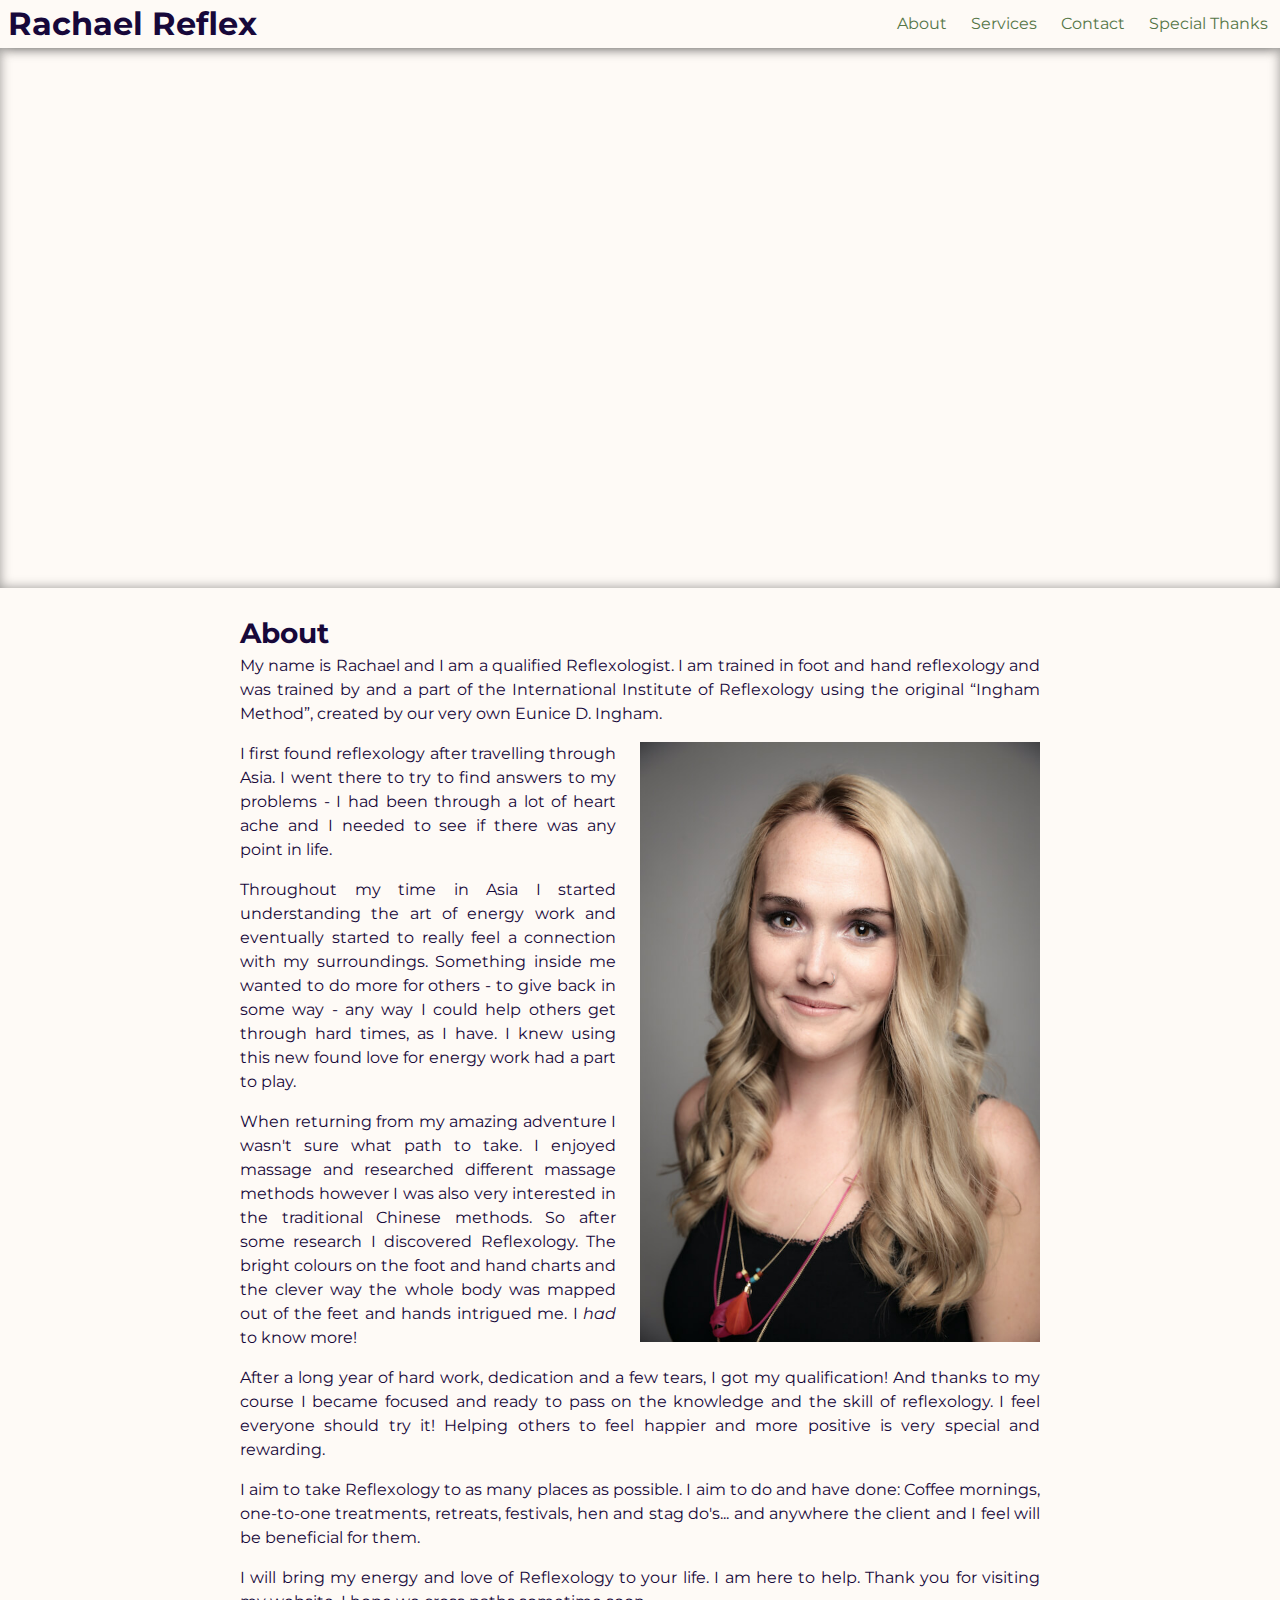
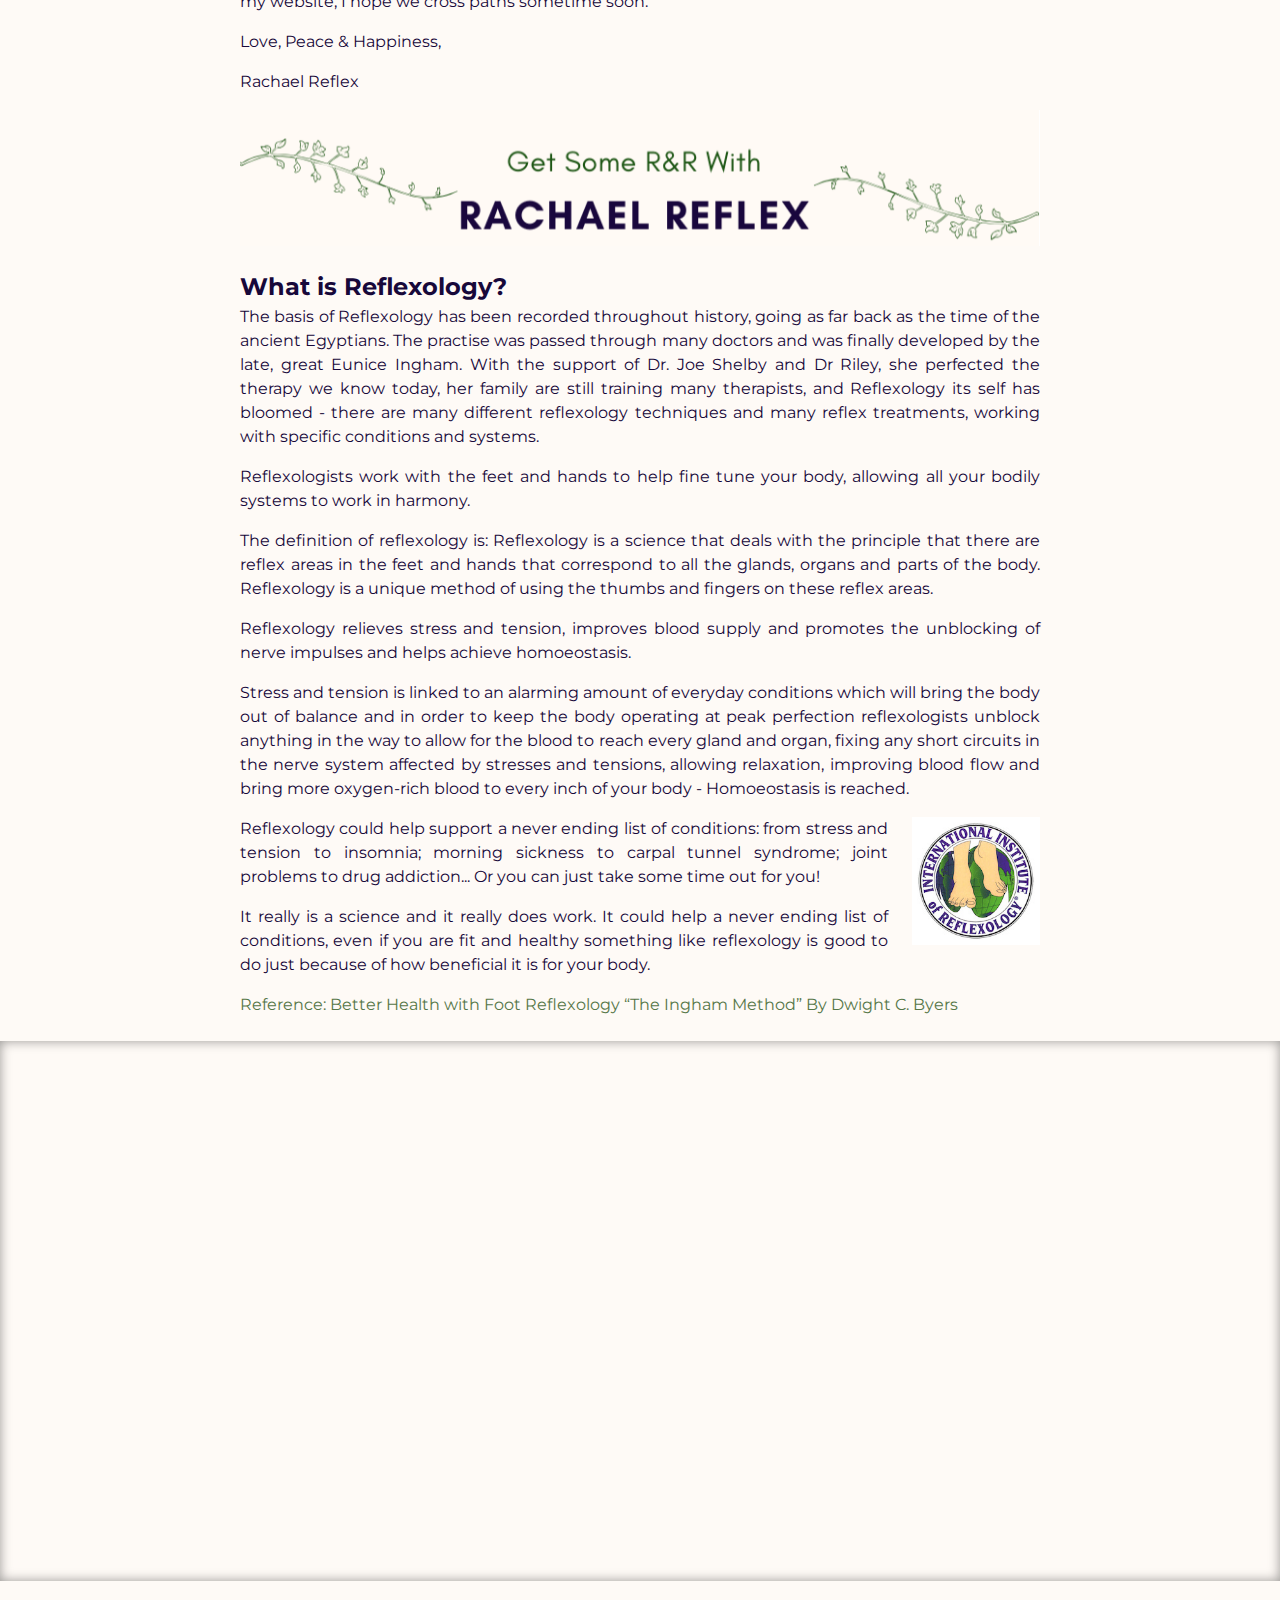
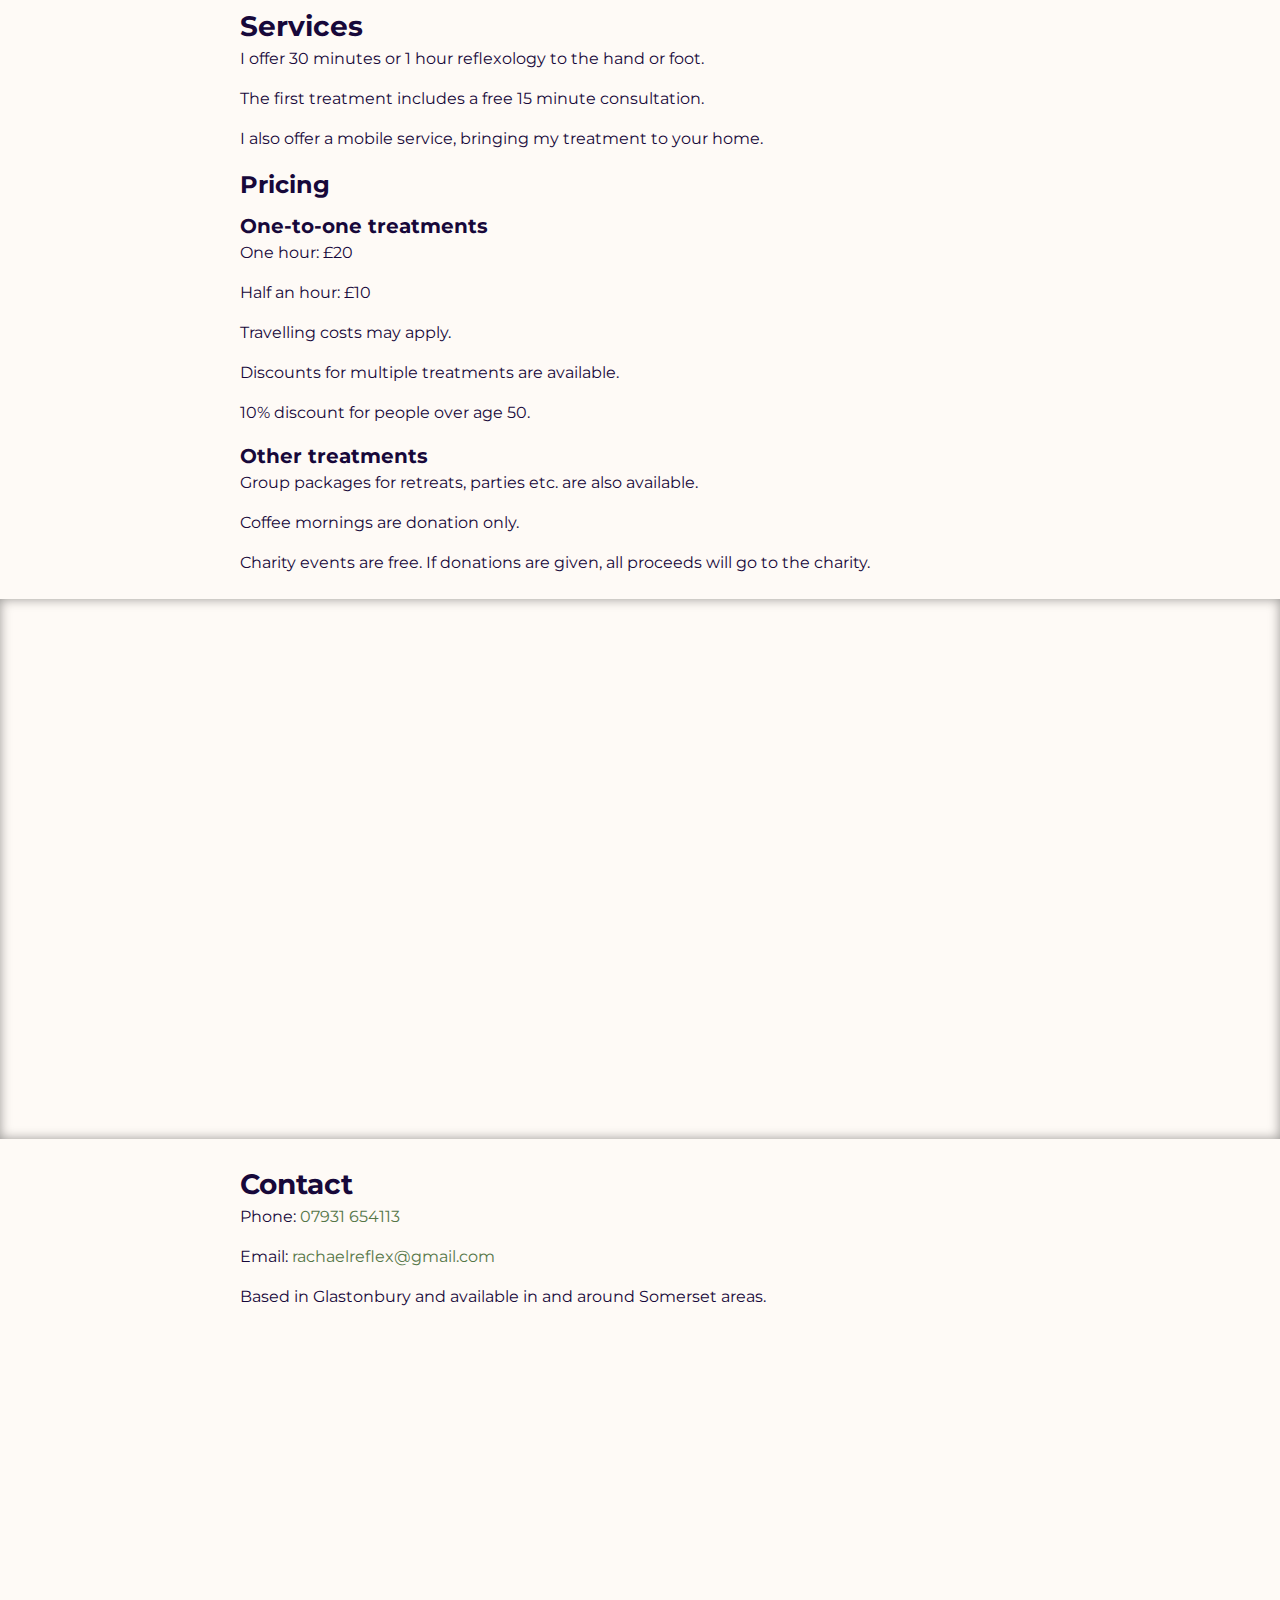
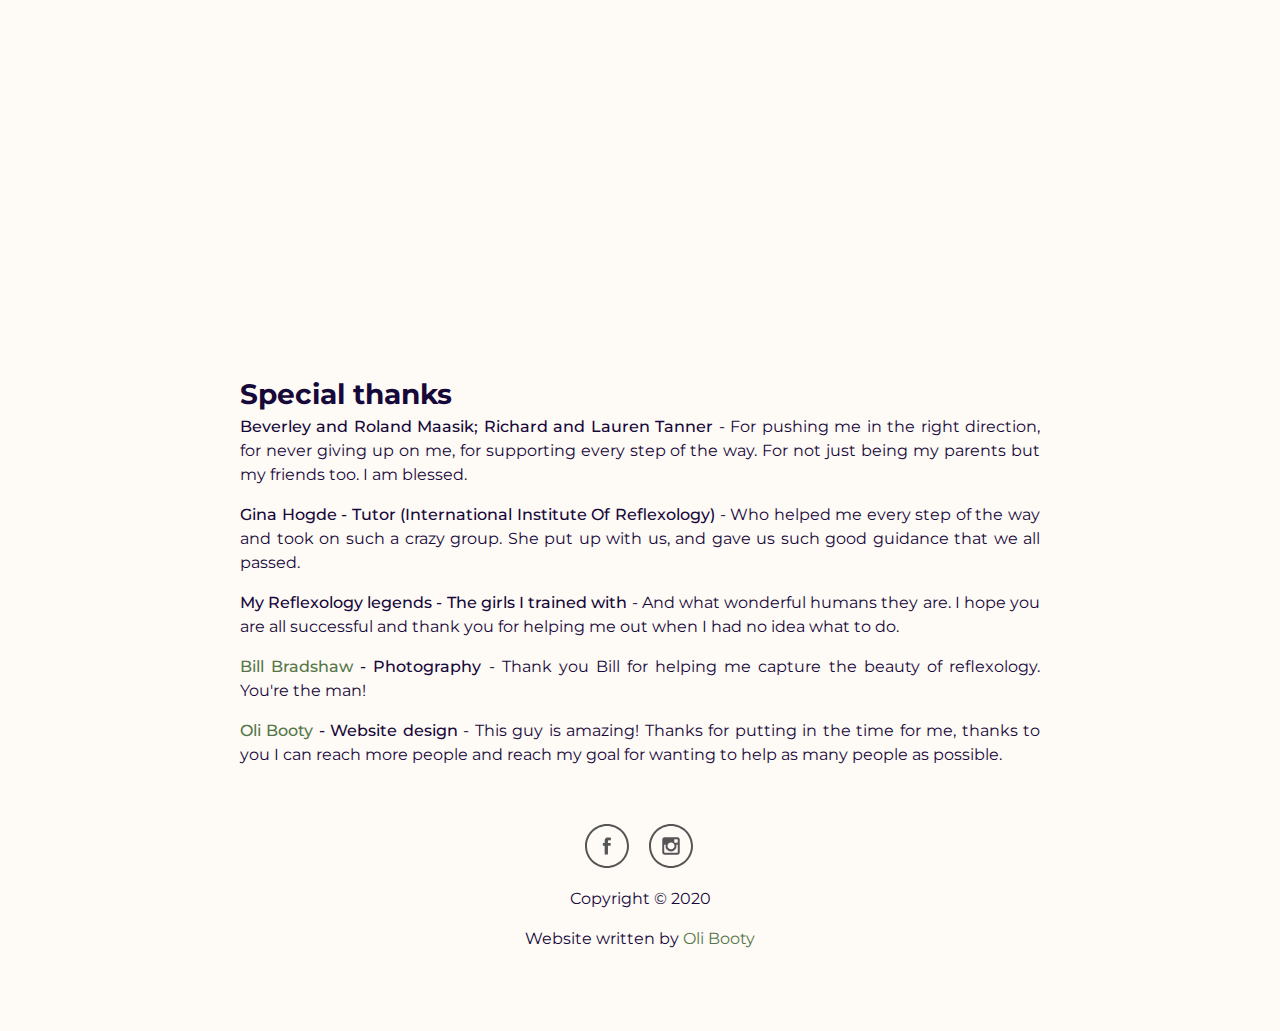
==== index.html @ b16ea920 "spelling amends" ====
<!DOCTYPE html>
<html lang="en">
    <head>
        <!-- Google Tag Manager -->
        <script>
            (function (w, d, s, l, i) {
                w[l] = w[l] || [];
                w[l].push({ 'gtm.start': new Date().getTime(), event: 'gtm.js' });
                var f = d.getElementsByTagName(s)[0],
                    j = d.createElement(s),
                    dl = l != 'dataLayer' ? '&l=' + l : '';
                j.async = true;
                j.src = 'https://www.googletagmanager.com/gtm.js?id=' + i + dl;
                f.parentNode.insertBefore(j, f);
            })(window, document, 'script', 'dataLayer', 'GTM-MS5BW6W');
        </script>
        <!-- End Google Tag Manager -->

        <meta charset="UTF-8" />
        <meta name="viewport" content="width=device-width, initial-scale=1.0" />
        <meta name="format-detection" content="telephone=no" />

        <link rel="apple-touch-icon" sizes="180x180" href="./img/favicon/apple-touch-icon.png" />
        <link rel="icon" type="image/png" sizes="32x32" href="./img/favicon/favicon-32x32.png" />
        <link rel="icon" type="image/png" sizes="16x16" href="./img/favicon/favicon-16x16.png" />
        <link rel="manifest" href="./img/favicon/site.webmanifest" />
        <link rel="mask-icon" href="./img/favicon/safari-pinned-tab.svg" color="#5bbad5" />
        <link rel="shortcut icon" href="./img/favicon/favicon.ico" />
        <meta name="msapplication-TileColor" content="#da532c" />
        <meta name="msapplication-config" content="./img/favicon/browserconfig.xml" />

        <meta name="theme-color" content="#eef4ed" />
        <!-- Windows Phone -->
        <meta name="msapplication-navbutton-color" content="#eef4ed" />
        <!-- iOS Safari -->
        <meta name="apple-mobile-web-app-capable" content="yes" />
        <meta name="apple-mobile-web-app-status-bar-style" content="black-translucent" />

        <title>Rachael Reflex</title>
        <meta
            name="description"
            content="Rachael is a trained reflexologist based in Glastonbury. Offering treatments in the Somerset area"
        />
        <meta
            name="keywords"
            content="treatment,reflexology,rachel,rachael,rachael reflex,reflex,relaxation,massage,foot massage,foot,somerset,glastonbury,wells,street,"
        />
        <meta name="robots" content="index,follow" />
        <link
            href="https://fonts.googleapis.com/css2?family=Montserrat:wght@400;500&display=swap"
            rel="stylesheet"
        />
        <link rel="stylesheet" href="style.css" />
    </head>

    <body itemscope itemtype="http://schema.org/LocalBusiness">
        <!-- Google Tag Manager (noscript) -->
        <noscript
            ><iframe
                src="https://www.googletagmanager.com/ns.html?id=GTM-MS5BW6W"
                height="0"
                width="0"
                style="display: none; visibility: hidden;"
            ></iframe
        ></noscript>
        <!-- End Google Tag Manager (noscript) -->

        <div class="body-wrapper">
            <nav id="top">
                <h1 itemprop="name">Rachael Reflex</h1>

                <ul class="nav-list">
                    <li class="list-item">
                        <a class="link" href="#about">About</a>
                    </li>

                    <li class="list-item">
                        <a class="link" href="#services">Services</a>
                    </li>

                    <li class="list-item">
                        <a class="link" href="#contact">Contact</a>
                    </li>

                    <li class="list-item">
                        <a class="link" href="#thanks">Special Thanks</a>
                    </li>
                </ul>

                <button class="menu-button">Menu</button>

                <div class="nav-list--mobile hidden-on-load">
                    <button class="menu-button open">Close</button>

                    <ul>
                        <li class="list-item">
                            <a class="link" href="#about">About</a>
                        </li>

                        <li class="list-item">
                            <a class="link" href="#services">Services</a>
                        </li>

                        <li class="list-item">
                            <a class="link" href="#contact">Contact</a>
                        </li>

                        <li class="list-item">
                            <a class="link" href="#thanks">Special Thanks</a>
                        </li>
                    </ul>
                </div>
            </nav>

            <main role="main">
                <div class="hero hero--tor" title="https://unsplash.com/@helloimnik"></div>

                <section>
                    <h2 id="about" class="goto">About</h2>

                    <p>
                        My name is Rachael and I am a qualified Reflexologist. I am trained in foot
                        and hand reflexology and was trained by and a part of the International
                        Institute of Reflexology using the original “Ingham Method”, created by our
                        very own Eunice D. Ingham.
                    </p>

                    <img
                        src="./img/rachael.jpg"
                        class="about--image clearfix"
                        alt="A picture of Rachael, reflexologist"
                    />

                    <p>
                        I first found reflexology after travelling through Asia. I went there to try
                        to find answers to my problems - I had been through a lot of heart ache and
                        I needed to see if there was any point in life.
                    </p>

                    <p>
                        Throughout my time in Asia I started understanding the art of energy work
                        and eventually started to really feel a connection with my surroundings.
                        Something inside me wanted to do more for others - to give back in some way
                        - any way I could help others get through hard times, as I have. I knew
                        using this new found love for energy work had a part to play.
                    </p>

                    <p>
                        When returning from my amazing adventure I wasn't sure what path to take. I
                        enjoyed massage and researched different massage methods however I was also
                        very interested in the traditional Chinese methods. So after some research I
                        discovered Reflexology. The bright colours on the foot and hand charts and
                        the clever way the whole body was mapped out of the feet and hands intrigued
                        me. I
                        <i>had</i> to know more!
                    </p>

                    <p>
                        After a long year of hard work, dedication and a few tears, I got my
                        qualification! And thanks to my course I became focused and ready to pass on
                        the knowledge and the skill of reflexology. I feel everyone should try it!
                        Helping others to feel happier and more positive is very special and
                        rewarding.
                    </p>

                    <p>
                        I aim to take Reflexology to as many places as possible. I aim to do and
                        have done: Coffee mornings, one-to-one treatments, retreats, festivals, hen
                        and stag do's... and anywhere the client and I feel will be beneficial for
                        them.
                    </p>

                    <p>
                        I will bring my energy and love of Reflexology to your life. I am here to
                        help. Thank you for visiting my website, I hope we cross paths sometime
                        soon.
                    </p>

                    <p>
                        Love, Peace & Happiness,
                    </p>

                    <p>
                        Rachael Reflex
                    </p>

                    <img src="./img/banner.png" style="margin-bottom: 1rem;" />

                    <h3>What is Reflexology?</h3>

                    <p>
                        The basis of Reflexology has been recorded throughout history, going as far
                        back as the time of the ancient Egyptians. The practise was passed through
                        many doctors and was finally developed by the late, great Eunice Ingham.
                        With the support of Dr. Joe Shelby and Dr Riley, she perfected the therapy
                        we know today, her family are still training many therapists, and
                        Reflexology its self has bloomed - there are many different reflexology
                        techniques and many reflex treatments, working with specific conditions and
                        systems.
                    </p>

                    <p>
                        Reflexologists work with the feet and hands to help fine tune your body,
                        allowing all your bodily systems to work in harmony.
                    </p>

                    <p>
                        The definition of reflexology is: Reflexology is a science that deals with
                        the principle that there are reflex areas in the feet and hands that
                        correspond to all the glands, organs and parts of the body. Reflexology is a
                        unique method of using the thumbs and fingers on these reflex areas.
                    </p>

                    <p>
                        Reflexology relieves stress and tension, improves blood supply and promotes
                        the unblocking of nerve impulses and helps achieve homoeostasis.
                    </p>

                    <p>
                        Stress and tension is linked to an alarming amount of everyday conditions
                        which will bring the body out of balance and in order to keep the body
                        operating at peak perfection reflexologists unblock anything in the way to
                        allow for the blood to reach every gland and organ, fixing any short
                        circuits in the nerve system affected by stresses and tensions, allowing
                        relaxation, improving blood flow and bring more oxygen-rich blood to every
                        inch of your body - Homoeostasis is reached.
                    </p>

                    <img
                        src="./img/logo_IIR.jpg"
                        class="iir-logo clearfix"
                        alt="The logo for the Internationa Institute of Reflexology"
                    />

                    <p>
                        Reflexology could help support a never ending list of conditions: from
                        stress and tension to insomnia; morning sickness to carpal tunnel syndrome;
                        joint problems to drug addiction... Or you can just take some time out for
                        you!
                    </p>

                    <p>
                        It really is a science and it really does work. It could help a never ending
                        list of conditions, even if you are fit and healthy something like
                        reflexology is good to do just because of how beneficial it is for your
                        body.
                    </p>

                    <a
                        href="https://books.google.co.uk/books/about/Better_Health_with_Foot_Reflexology.html?id=4284AgAACAAJ"
                    >
                        Reference: Better Health with Foot Reflexology “The Ingham Method” By Dwight
                        C. Byers
                    </a>
                </section>

                <div class="hero hero--hands"></div>

                <section>
                    <h2 id="services" class="goto">Services</h2>

                    <p>I offer 30 minutes or 1 hour reflexology to the hand or foot.</p>

                    <p>The first treatment includes a free 15 minute consultation.</p>

                    <p>I also offer a mobile service, bringing my treatment to your home.</p>

                    <h3>Pricing</h3>

                    <h4>
                        One-to-one treatments
                    </h4>

                    <p>
                        One hour: £20
                    </p>

                    <p>
                        Half an hour: £10
                    </p>

                    <p>
                        Travelling costs may apply.
                    </p>

                    <p>Discounts for multiple treatments are available.</p>

                    <p>
                        10% discount for people over age 50.
                    </p>

                    <h4>Other treatments</h4>

                    <p>
                        Group packages for retreats, parties etc. are also available.
                    </p>

                    <p>
                        Coffee mornings are donation only.
                    </p>

                    <p>
                        Charity events are free. If donations are given, all proceeds will go to the
                        charity.
                    </p>
                </section>

                <div class="hero hero--feet"></div>

                <section>
                    <h2 id="contact" class="goto">Contact</h2>

                    <p>
                        Phone:
                        <span itemprop="telephone">
                            <a href="tel:+447931654113" rel="nofollow">07931 654113</a>
                        </span>
                    </p>

                    <p>
                        Email:
                        <a href="mailto:rachaelreflex@gmail.com?subject=Reflexology%20Enquiry">
                            rachaelreflex@gmail.com
                        </a>
                    </p>

                    <p>
                        Based in Glastonbury and available in and around Somerset areas.
                    </p>

                    <iframe
                        class="map"
                        frameborder="0"
                        src="https://www.google.com/maps/embed/v1/place?q=place_id:ChIJNfkQ1i4WckgR22lXRnuhquA&key=AIzaSyD-k8CEawLhf7YJRps6WZBeggqVGSWsuuE"
                        allowfullscreen
                    ></iframe>
                </section>

                <section>
                    <h2 id="thanks" class="goto">Special thanks</h2>

                    <p>
                        <span class="bold"
                            >Beverley and Roland Maasik; Richard and Lauren Tanner</span
                        >
                        - For pushing me in the right direction, for never giving up on me, for
                        supporting every step of the way. For not just being my parents but my
                        friends too. I am blessed.
                    </p>

                    <p>
                        <span class="bold">
                            Gina Hogde - Tutor (International Institute Of Reflexology)
                        </span>
                        - Who helped me every step of the way and took on such a crazy group. She
                        put up with us, and gave us such good guidance that we all passed.
                    </p>

                    <p>
                        <span class="bold">My Reflexology legends - The girls I trained with</span>
                        - And what wonderful humans they are. I hope you are all successful and
                        thank you for helping me out when I had no idea what to do.
                    </p>

                    <p>
                        <span class="bold">
                            <a href="https://www.billbradshaw.co.uk/">
                                Bill Bradshaw
                            </a>
                            - Photography
                        </span>
                        - Thank you Bill for helping me capture the beauty of reflexology. You're
                        the man!
                    </p>

                    <p>
                        <span class="bold">
                            <a href="https://www.linkedin.com/in/oliver-booty/">
                                Oli Booty
                            </a>
                            - Website design
                        </span>
                        - This guy is amazing! Thanks for putting in the time for me, thanks to you
                        I can reach more people and reach my goal for wanting to help as many people
                        as possible.
                    </p>
                </section>
            </main>

            <footer class="footer">
                <div class="social">
                    <a
                        class="social--link"
                        href="https://www.facebook.com/RachaelReflex/"
                        target="_blank"
                    >
                        <svg
                            xmlns="http://www.w3.org/2000/svg"
                            viewBox="0 0 48 48"
                            role="img"
                            aria-labelledby="facebook-icon"
                            class="svg svg--facebook"
                        >
                            <title id="facebook-icon">Facebook</title>

                            <path
                                d="M18.896 20.12h1.758v-1.708c0-.753.02-1.915.566-2.635.576-.762 1.368-1.28 2.73-1.28 2.218 0 3.15.316 3.15.316l-.438 2.605s-.73-.212-1.417-.212c-.684 0-1.296.245-1.296.93v1.985h2.803l-.194 2.547h-2.61v8.84h-3.297v-8.84h-1.758V20.12z"
                            />

                            <path
                                class="button--svg__border"
                                d="M23 3c11.027 0 20 8.972 20 20 0 11.027-8.973 20-20 20-11.028 0-20-8.973-20-20C3 11.972 11.972 3 23 3m0-2C10.85 1 1 10.85 1 23s9.85 22 22 22 22-9.85 22-22S35.15 1 23 1z"
                            />
                        </svg>
                    </a>

                    <a
                        class="social--link"
                        href="https://www.instagram.com/rachael.reflex/"
                        target="_blank"
                    >
                        <svg
                            xmlns="http://www.w3.org/2000/svg"
                            viewBox="0 0 48 48"
                            role="img"
                            aria-labelledby="instagram-icon"
                            class="svg svg--instagram"
                        >
                            <title id="instagram-icon">Instagram</title>

                            <defs>
                                <radialGradient
                                    id="radial"
                                    fx="30%"
                                    fy="107%"
                                    cx="50%"
                                    cy="50%"
                                    r="75%"
                                >
                                    <stop class="stop stop--first" offset="0%" stop-opacity="1" />
                                    <stop class="stop stop--second" offset="5%" stop-opacity="1" />
                                    <stop class="stop stop--third" offset="45%" stop-opacity="1" />
                                    <stop class="stop stop--fourth" offset="60%" stop-opacity="1" />
                                    <stop class="stop stop--fifth" offset="90%" stop-opacity="1" />
                                </radialGradient>
                            </defs>

                            <path
                                fill="url(#radial)"
                                d="M23 3c11.028 0 20 8.972 20 20s-8.972 20-20 20S3 34.028 3 23 11.972 3 23 3m0-2C10.85 1 1 10.85 1 23s9.85 22 22 22 22-9.85 22-22S35.15 1 23 1z"
                            />

                            <path
                                fill="url(#radial)"
                                d="M29.76 29.03v-7.373h-1.537c.152.48.23.975.23 1.49 0 .958-.243 1.838-.73 2.647-.485.807-1.146 1.447-1.98 1.918-.834.47-1.744.705-2.73.705-1.495 0-2.773-.514-3.835-1.543-1.062-1.027-1.593-2.27-1.593-3.726 0-.517.076-1.013.228-1.49H16.21v7.373c0 .2.065.37.2.5.13.14.296.2.494.2H29.07c.188 0 .352-.06.488-.2s.202-.3.202-.49zm-3.233-6.064c0-.94-.343-1.743-1.03-2.406-.686-.664-1.515-.996-2.486-.996-.96 0-1.78.332-2.47.996-.68.663-1.03 1.466-1.03 2.406 0 .942.35 1.743 1.03 2.407s1.51.996 2.48.996c.975 0 1.8-.34 2.49-1s1.03-1.47 1.03-2.41zm3.233-4.097v-1.88c0-.22-.076-.4-.23-.56-.15-.158-.336-.235-.556-.235h-1.98c-.22 0-.406.08-.558.233-.15.155-.228.34-.228.552v1.876c0 .22.076.404.228.556s.337.23.558.23h1.98c.22 0 .406-.078.557-.23.16-.15.23-.338.23-.558zm1.98-2.37v12.99c0 .61-.22 1.14-.66 1.58-.44.44-.967.66-1.582.66H16.502c-.614 0-1.142-.22-1.582-.66-.44-.44-.66-.97-.66-1.586V16.5c0-.614.22-1.142.66-1.582.44-.44.967-.66 1.582-.66h12.996c.615 0 1.14.22 1.582.66.44.44.66.967.66 1.58z"
                            />
                        </svg>
                    </a>
                </div>

                <p>Copyright &copy; 2020</p>

                <p>
                    Website written by
                    <a href="https://github.com/SeedBoot" target="_blank">Oli Booty</a>
                </p>
            </footer>

            <button class="scroll-up">Scroll to the top of the page</button>
        </div>
        <script async defer src="index.js"></script>
    </body>
</html>
---- style.css ----
article,
aside,
footer,
header,
nav,
section,
main {
    display: block;
}

html {
    font-size: 15px;
    line-height: 1.5;
    color: #17083a;
    scroll-behavior: smooth;
}

@media (min-width: 320px) {
    html {
        font-size: 16px;
    }
}

html,
button {
    font-family: 'Montserrat', sans-serif;
}

button {
    margin: 0;
    border-radius: 0;
}

body,
h1,
h2,
h3,
h4,
ol,
ul {
    margin: 0;
}

h1 {
    font-size: 1.5rem;
}

@media (min-width: 320px) {
    h1 {
        font-size: 1.75rem;
    }
}

@media (min-width: 361px) {
    h1 {
        font-size: 2rem;
    }
}

h2 {
    font-size: 1.75rem;
}

h3 {
    font-size: 1.5rem;
}

h4 {
    margin-top: 0.5rem;
    font-size: 1.25rem;
}

ul {
    padding: 0;
    list-style-type: none;
}

p {
    margin: 0 0 1rem;
    text-align: justify;
}

p:last-child {
    margin: 0;
}

img {
    max-width: 100%;
    height: auto;
}

/* main site style */

body {
    background: #fefaf6;
}

.body-wrapper {
    position: relative;
    overflow-x: hidden;
}

a {
    color: #557647;
    text-decoration: none;
}

.goto::before {
    display: block;
    content: ' ';
    margin-top: -3rem;
    height: 3rem;
    visibility: hidden;
    pointer-events: none;
}

.bold {
    font-weight: 500;
}

.clearfix {
    clear: both;
}

nav {
    width: 100%;
    display: -webkit-box;
    display: -ms-flexbox;
    display: flex;
    position: fixed;
    background: #fefaf6;

    -webkit-box-shadow: 0 4px 12px -4px rgba(0, 0, 0, 0.4);
    box-shadow: 0 4px 12px -4px rgba(0, 0, 0, 0.4);
}

@media (min-width: 650px) {
    nav {
        position: relative;
    }
}

nav h1 {
    padding-left: 0.5rem;
}

.nav-list {
    margin-left: auto;
    list-style-type: none;
    display: none;

    -webkit-box-align: center;
    -ms-flex-align: center;
    align-items: center;
}

.link {
    padding: 0.5rem 0.75rem;
    display: block;
    position: relative;
    text-align: center;
}

.link::after,
.link:focus::after {
    content: '';
    position: absolute;
    width: 100%;
    -webkit-transform: scaleX(0);
    -ms-transform: scaleX(0);
    transform: scaleX(0);
    height: 2px;
    left: 0;
    background-color: #557647;

    -webkit-transform-origin: bottom right;
    -ms-transform-origin: bottom right;
    transform-origin: bottom right;

    -webkit-transition: -webkit-transform 0.25s ease-out;
    transition: -webkit-transform 0.25s ease-out;
    -o-transition: transform 0.25s ease-out;
    transition: transform 0.25s ease-out;
    transition: transform 0.25s ease-out, -webkit-transform 0.25s ease-out;
}

.nav-list .link::after,
.nav-list .link:focus::after {
    bottom: -4px;
}

.nav-list--mobile .link::after,
.nav-list--mobile .link:focus::after {
    bottom: 0;
}

.link:hover::after,
.link:focus::after {
    -webkit-transform: scaleX(1);
    -ms-transform: scaleX(1);
    transform: scaleX(1);

    -webkit-transform-origin: bottom left;
    -ms-transform-origin: bottom left;
    transform-origin: bottom left;
}

.active {
    pointer-events: none;
}

.active.link::after {
    width: 100%;
    height: 4px;

    -webkit-transform: scaleX(1);
    -ms-transform: scaleX(1);
    transform: scaleX(1);

    -webkit-transform-origin: bottom;
    -ms-transform-origin: bottom;
    transform-origin: bottom;
}

.menu-button {
    min-width: 90px;
    height: 2.25rem;
    padding: 0.5rem 0.75rem;
    border: none;
    outline: none;
    margin-left: auto;
    display: block;
    background: #555;
    font-size: 1rem;
    color: #fefaf6;
    cursor: pointer;
}

@media (min-width: 320px) {
    .menu-button {
        height: 2.75rem;
    }
}

@media (min-width: 361px) {
    .menu-button {
        height: 3rem;
    }
}

@media (min-width: 650px) {
    .nav-list {
        display: -webkit-box;
        display: -ms-flexbox;
        display: flex;
    }

    .menu-button {
        display: none;
    }
}

.nav-list--mobile {
    position: absolute;
    right: 0;
    background: #fefaf6;
    -webkit-box-shadow: 0 4px 12px -4px rgba(0, 0, 0, 0.4);
    box-shadow: 0 4px 12px -4px rgba(0, 0, 0, 0.4);

    -webkit-transform: translate3d(200px, 0, 0);
    transform: translate3d(200px, 0, 0);

    -webkit-transition: -webkit-transform 0.3s;
    transition: -webkit-transform 0.3s;
    -o-transition: transform 0.3s;
    transition: transform 0.3s;
    transition: transform 0.3s, -webkit-transform 0.3s;
}

.menu-button.open + .nav-list--mobile {
    -webkit-transform: translate3d(0, 0, 0);
    transform: translate3d(0, 0, 0);
}

.nav-list--mobile .menu-button {
    width: 100%;
}

.nav-list--mobile.hidden-on-load {
    opacity: 0;
}

main {
    padding-top: 2.25rem;
}

@media (min-width: 320px) {
    main {
        padding-top: 2.75rem;
    }
}

@media (min-width: 361px) {
    main {
        padding-top: 3rem;
    }
}

@media (min-width: 650px) {
    main {
        padding-top: 0;
    }
}

.hero {
    height: 60vh;
    -webkit-background-size: cover;
    -moz-background-size: cover;
    -o-background-size: cover;
    background-size: cover;
    background-repeat: no-repeat;
    background-attachment: fixed;
    -webkit-box-shadow: inset 0 0 12px 0 rgba(0, 0, 0, 0.4);
    box-shadow: inset 0 0 12px 0 rgba(0, 0, 0, 0.4);
}

.is-apple-mobile .hero {
    background-attachment: scroll;
}

.hero--tor {
    background-position: top 30% center;
}

.hero--hands {
    background-position: center;
}

.hero--feet {
    background-position: left 10% center;
}

/*
 * explicit window dimensions to ensure they only load when necessary
 * maybe it's a bit extreme, but who's really gonna read this code? '__'
 * https://stackoverflow.com/a/16961944
*/
@media (min-width: 801px) {
    .hero--tor {
        background-image: url('./img/tor.jpg');
    }

    .hero--hands {
        background-image: url('./img/hands_2.jpg');
    }

    .hero--feet {
        background-image: url('./img/Feet_Bill_Bradshaw_2.jpg');
    }
}

@media (max-width: 800px), (min-width: 601px) {
    .hero--tor {
        background-image: url('./img/tor@800.jpg');
    }

    .hero--hands {
        background-image: url('./img/hands_2@800.jpg');
    }

    .hero--feet {
        background-image: url('./img/Feet_Bill_Bradshaw_2@800.jpg');
    }
}

@media (max-width: 600px), (min-width: 401px) {
    .hero--tor {
        background-image: url('./img/tor@600.jpg');
    }

    .hero--hands {
        background-image: url('./img/hands_2@600.jpg');
    }

    .hero--feet {
        background-image: url('./img/Feet_Bill_Bradshaw_2@600.jpg');
    }
}

@media (max-width: 400px) {
    .hero--tor {
        background-image: url('./img/tor@400.jpg');
    }

    .hero--hands {
        background-image: url('./img/hands_2@400.jpg');
    }

    .hero--feet {
        background-image: url('./img/Feet_Bill_Bradshaw_2@400.jpg');
    }
}

section {
    max-width: 50rem;
    padding: 1.5rem;
    margin: 0 auto;
}

.iir-logo {
    max-width: 8rem;
    margin: 0 0 1rem 1.5rem;
    float: right;
}

.about--image {
    width: 100%;
    margin: 0 0 1rem;
    float: none;
}

@supports ((-o-object-fit: cover) or (object-fit: cover)) and
    ((-o-object-position: 0) or (object-position: 0)) {
    .about--image {
        height: 400px;
        -o-object-fit: cover;
        object-fit: cover;
        -o-object-position: 0 10%;
        object-position: 0 10%;
    }

    @media (min-width: 400px) {
        .about--image {
            height: 500px;
        }
    }

    @media (min-width: 600px) {
        .about--image {
            height: auto;
            -o-object-fit: initial;
            object-fit: initial;
        }
    }
}

@media (min-width: 600px) {
    .about--image {
        max-width: 50%;
        margin: 0 0 1.5rem 1.5rem;
        float: right;
    }
}

.map {
    width: 100%;
    max-width: 600px;
    height: 350px;
    border: 0;
    margin: 0 auto;
    display: block;
}

@media (min-width: 600px) {
    .map {
        height: 400px;
    }
}

@media (min-width: 767px) {
    .map {
        height: 500px;
    }
}

@media (min-width: 1000px) {
    .map {
        height: 600px;
        margin-left: 0;
    }
}

.footer {
    padding: 2rem 2rem 5rem;
    display: -webkit-box;
    display: -ms-flexbox;
    display: flex;

    -webkit-box-orient: vertical;
    -webkit-box-direction: normal;
    -ms-flex-direction: column;
    flex-direction: column;

    -webkit-box-align: center;
    -ms-flex-align: center;
    align-items: center;
}

.social {
    width: 7rem;
    padding-bottom: 1rem;

    display: -webkit-box;
    display: -ms-flexbox;
    display: flex;

    -webkit-box-pack: justify;
    -ms-flex-pack: justify;
    justify-content: space-between;
}

.social--link {
    font-size: 0;
}

.social--link .svg {
    width: 3rem;
    height: 3rem;
    fill: #555;

    -webkit-transform: scale(1);
    -ms-transform: scale(1);
    transform: scale(1);

    -webkit-transition: fill 0.3s, -webkit-transform 0.3s;
    transition: fill 0.3s, -webkit-transform 0.3s;
    -o-transition: fill 0.3s, transform 0.3s;
    transition: fill 0.3s, transform 0.3s;
    transition: fill 0.3s, transform 0.3s, -webkit-transform 0.3s;
}

.social--link:hover .svg {
    -webkit-transform: scale(1.05);
    -ms-transform: scale(1.05);
    transform: scale(1.05);
}

.social--link:hover .svg--facebook {
    fill: #0087ca;
}

.stop {
    stop-color: #555;
    -webkit-transition: stop-color 0.3s;
    -o-transition: stop-color 0.3s;
    transition: stop-color 0.3s;
}

.social--link:hover .stop--first {
    stop-color: #fdf497;
}

.social--link:hover .stop--second {
    stop-color: #fdf497;
}

.social--link:hover .stop--third {
    stop-color: #fd5949;
}

.social--link:hover .stop--fourth {
    stop-color: #d6249f;
}

.social--link:hover .stop--fifth {
    stop-color: #285aeb;
}

.scroll-up {
    width: 3rem;
    height: 3rem;
    padding: 0;
    position: fixed;
    right: 1.5rem;
    bottom: 1.5rem;
    font-size: 0;
    border: none;
    border-radius: 50%;
    background: white;
    cursor: pointer;

    -webkit-box-shadow: 0 8px 12px -4px rgba(0, 0, 0, 0.3);
    box-shadow: 0 8px 12px -4px rgba(0, 0, 0, 0.3);

    -webkit-transform: scale(1);
    -ms-transform: scale(1);
    transform: scale(1);

    -webkit-transition: -webkit-transform 0.3s;
    transition: -webkit-transform 0.3s;
    -o-transition: transform 0.3s;
    transition: transform 0.3s;
    transition: transform 0.3s, -webkit-transform 0.3s;
}

.scroll-up:hover {
    -webkit-transform: scale(1.05);
    -ms-transform: scale(1.05);
    transform: scale(1.05);
}

.scroll-up::after {
    content: '\2191';
    font-size: 2rem;
    position: relative;
    top: -2px;
}
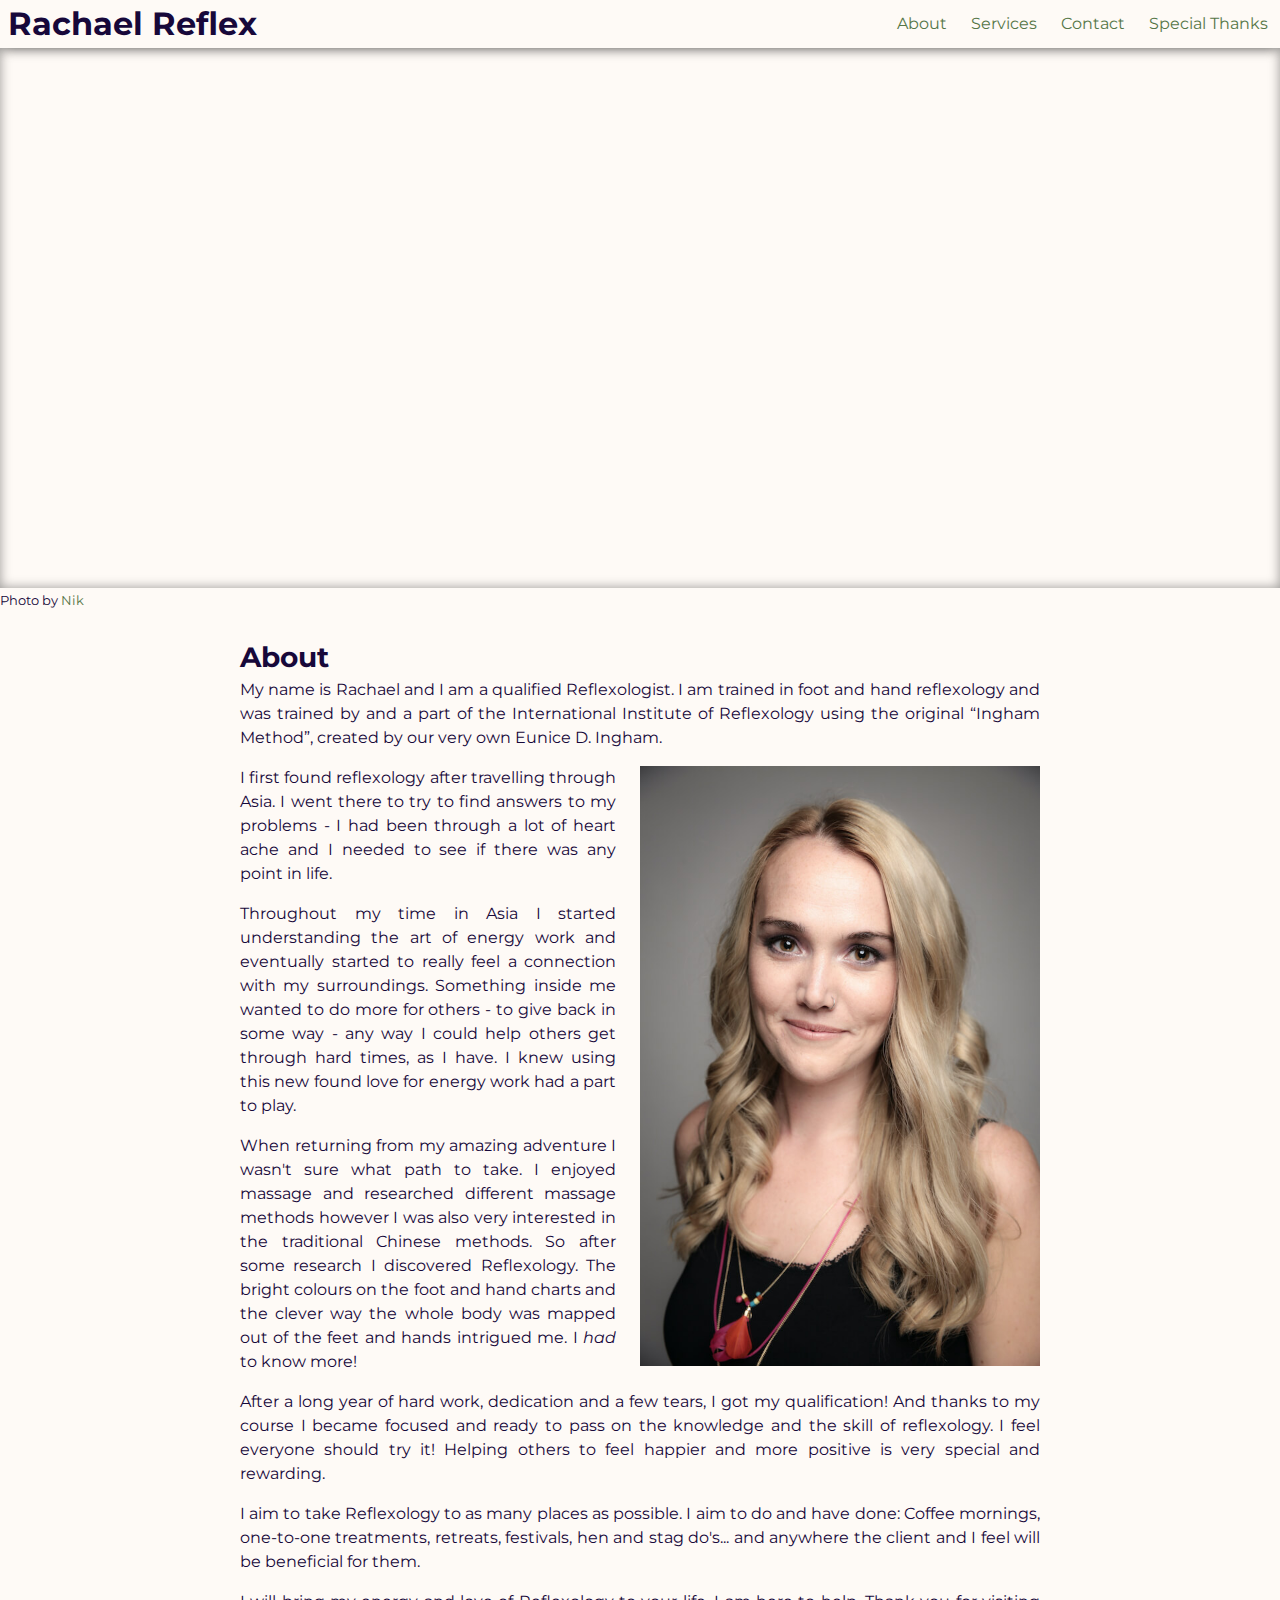
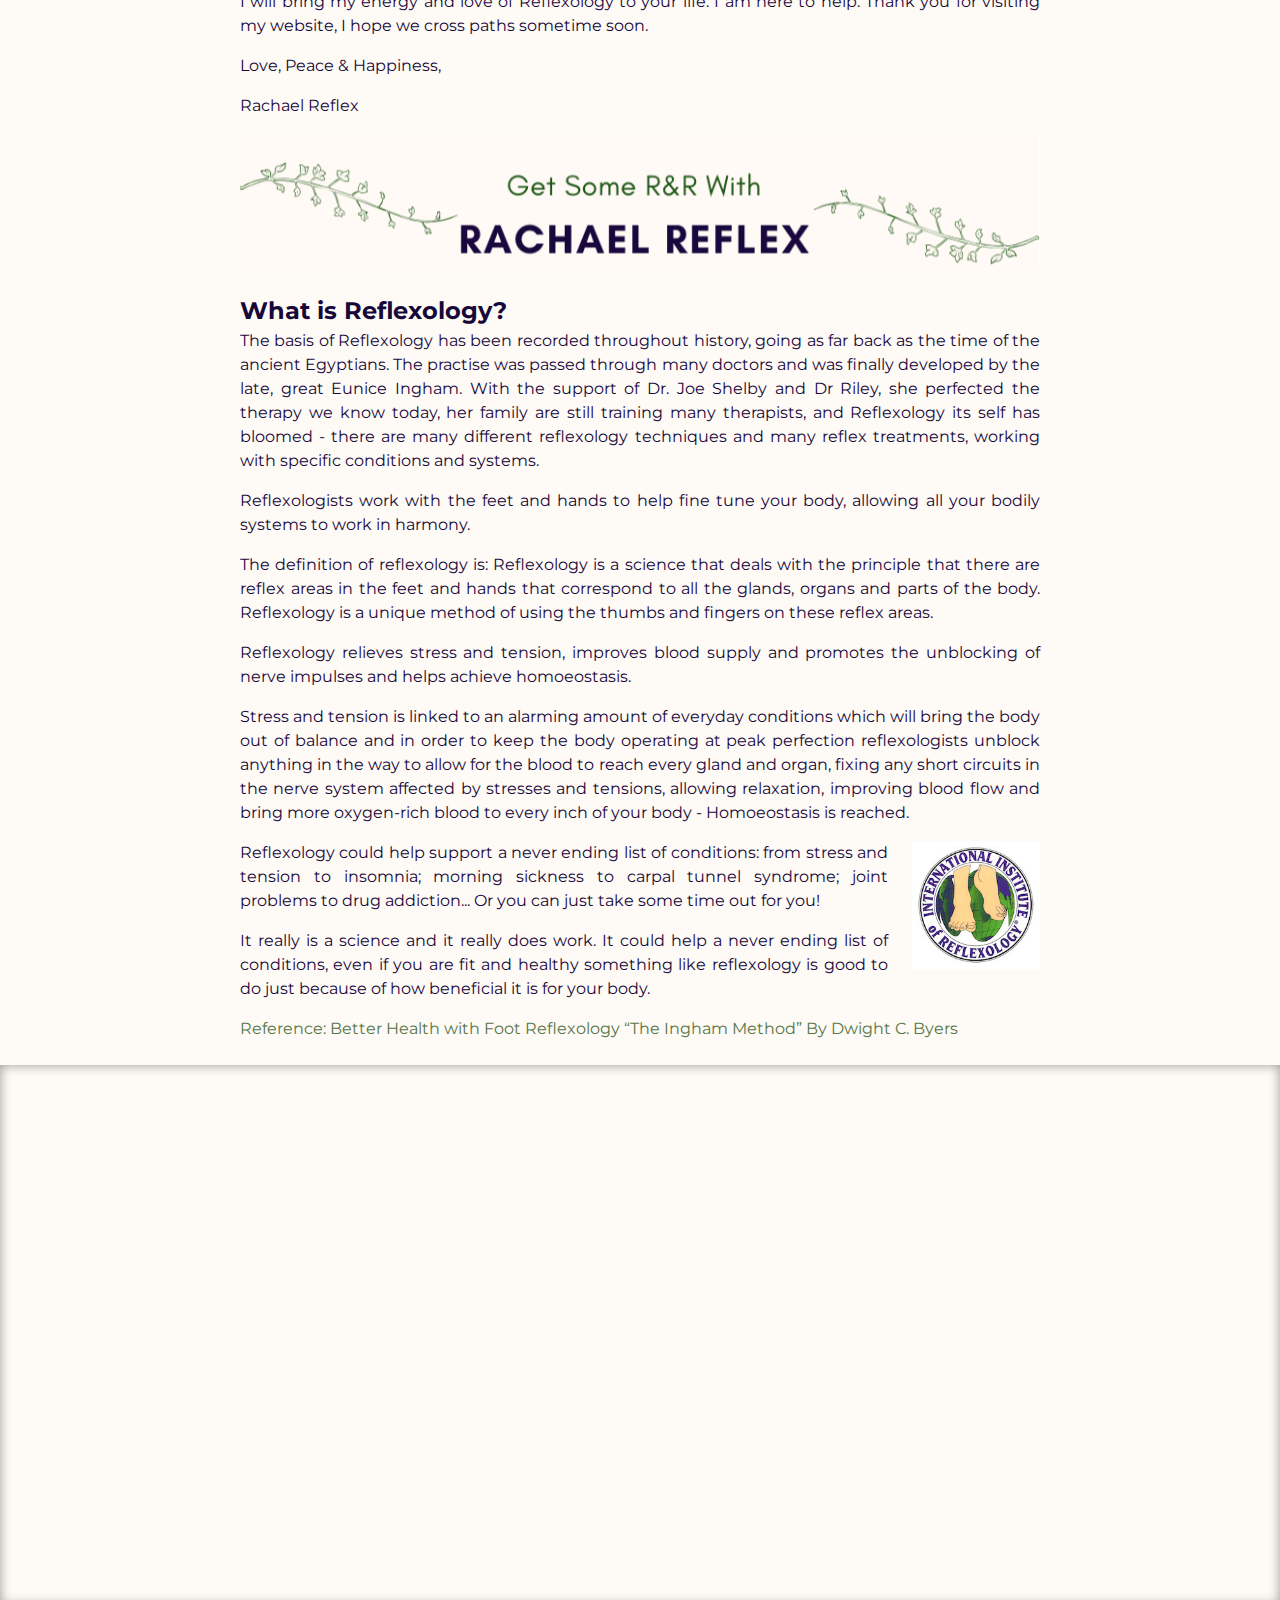
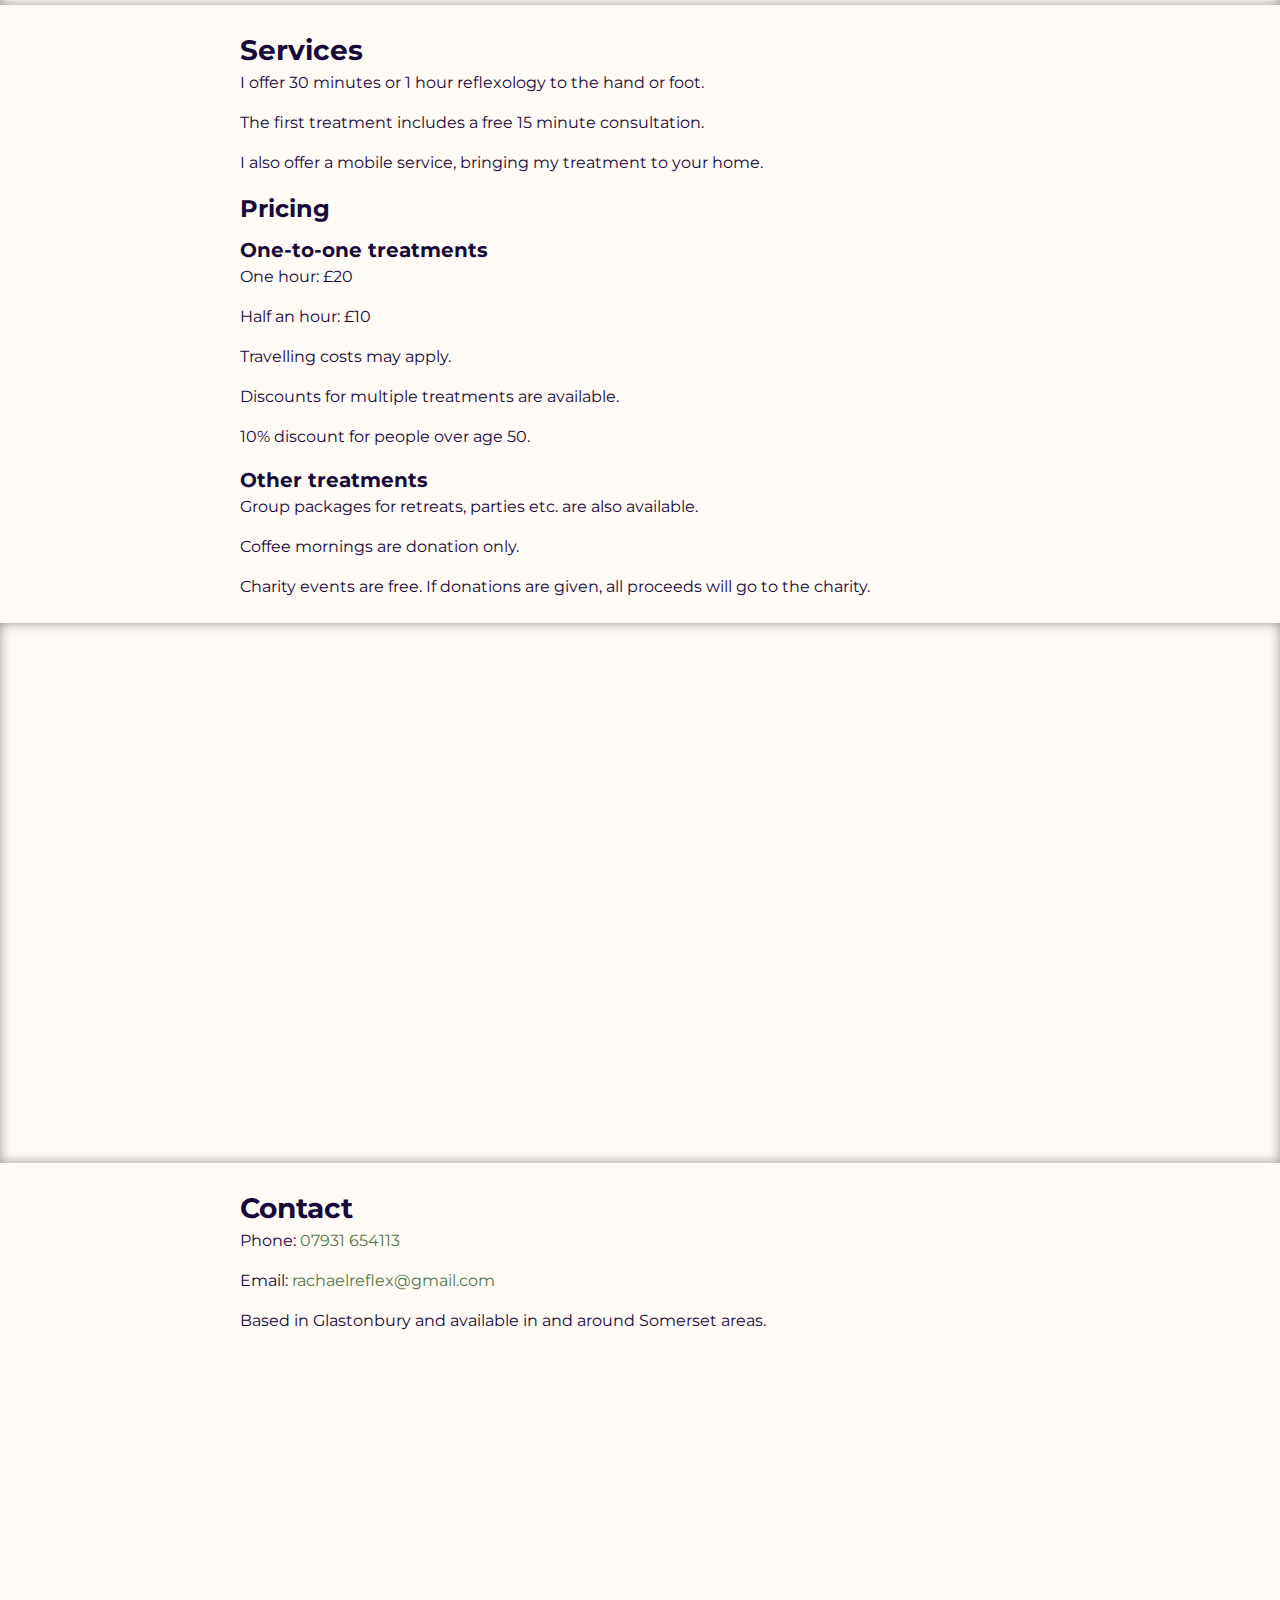
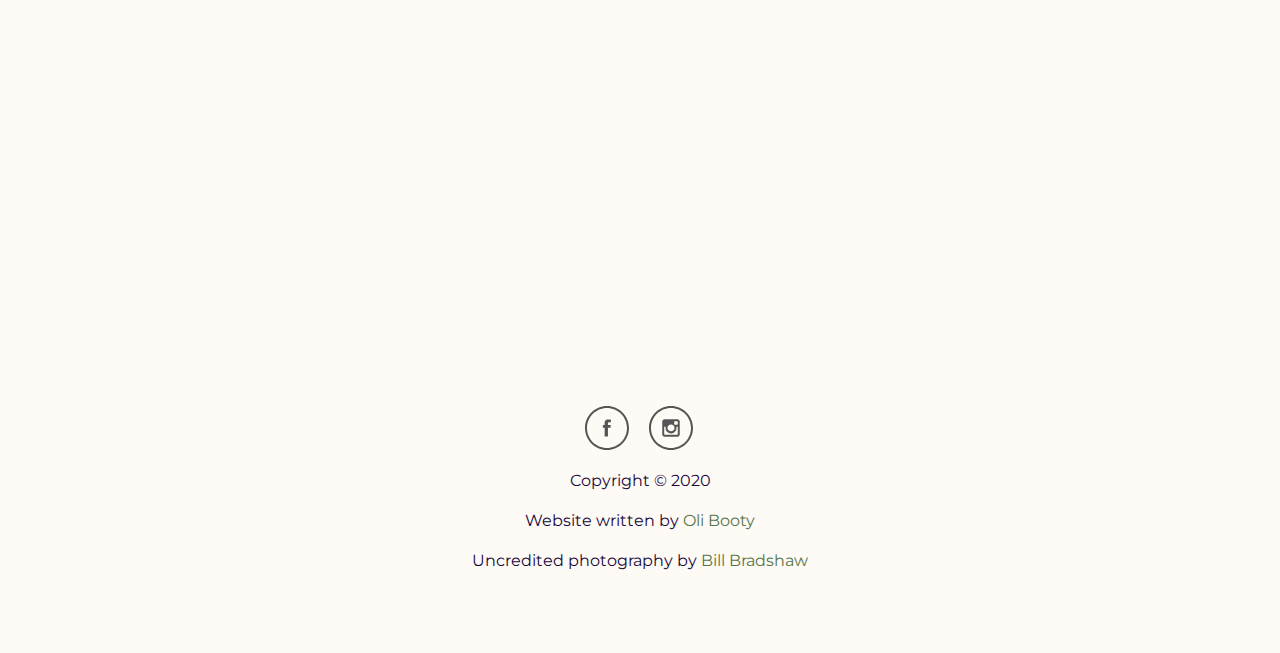
==== commit abd4d121: "Remove Special Thanks; add credit to photos" ====
--- a/index.html
+++ b/index.html
@@ -1,21 +1,6 @@
 <!DOCTYPE html>
 <html lang="en">
     <head>
-        <!-- Google Tag Manager -->
-        <script>
-            (function (w, d, s, l, i) {
-                w[l] = w[l] || [];
-                w[l].push({ 'gtm.start': new Date().getTime(), event: 'gtm.js' });
-                var f = d.getElementsByTagName(s)[0],
-                    j = d.createElement(s),
-                    dl = l != 'dataLayer' ? '&l=' + l : '';
-                j.async = true;
-                j.src = 'https://www.googletagmanager.com/gtm.js?id=' + i + dl;
-                f.parentNode.insertBefore(j, f);
-            })(window, document, 'script', 'dataLayer', 'GTM-MS5BW6W');
-        </script>
-        <!-- End Google Tag Manager -->
-
         <meta charset="UTF-8" />
         <meta name="viewport" content="width=device-width, initial-scale=1.0" />
         <meta name="format-detection" content="telephone=no" />
@@ -54,17 +39,6 @@
     </head>
 
     <body itemscope itemtype="http://schema.org/LocalBusiness">
-        <!-- Google Tag Manager (noscript) -->
-        <noscript
-            ><iframe
-                src="https://www.googletagmanager.com/ns.html?id=GTM-MS5BW6W"
-                height="0"
-                width="0"
-                style="display: none; visibility: hidden;"
-            ></iframe
-        ></noscript>
-        <!-- End Google Tag Manager (noscript) -->
-
         <div class="body-wrapper">
             <nav id="top">
                 <h1 itemprop="name">Rachael Reflex</h1>
@@ -114,6 +88,10 @@
 
             <main role="main">
                 <div class="hero hero--tor" title="https://unsplash.com/@helloimnik"></div>
+
+                <small>
+                    Photo by <a href="https://unsplash.com/@helloimnik" target="_blank" rel="noopener noreferrer">Nik</a>
+                </small>
 
                 <section>
                     <h2 id="about" class="goto">About</h2>
@@ -334,56 +312,6 @@
                         src="https://www.google.com/maps/embed/v1/place?q=place_id:ChIJNfkQ1i4WckgR22lXRnuhquA&key=AIzaSyD-k8CEawLhf7YJRps6WZBeggqVGSWsuuE"
                         allowfullscreen
                     ></iframe>
-                </section>
-
-                <section>
-                    <h2 id="thanks" class="goto">Special thanks</h2>
-
-                    <p>
-                        <span class="bold"
-                            >Beverley and Roland Maasik; Richard and Lauren Tanner</span
-                        >
-                        - For pushing me in the right direction, for never giving up on me, for
-                        supporting every step of the way. For not just being my parents but my
-                        friends too. I am blessed.
-                    </p>
-
-                    <p>
-                        <span class="bold">
-                            Gina Hogde - Tutor (International Institute Of Reflexology)
-                        </span>
-                        - Who helped me every step of the way and took on such a crazy group. She
-                        put up with us, and gave us such good guidance that we all passed.
-                    </p>
-
-                    <p>
-                        <span class="bold">My Reflexology legends - The girls I trained with</span>
-                        - And what wonderful humans they are. I hope you are all successful and
-                        thank you for helping me out when I had no idea what to do.
-                    </p>
-
-                    <p>
-                        <span class="bold">
-                            <a href="https://www.billbradshaw.co.uk/">
-                                Bill Bradshaw
-                            </a>
-                            - Photography
-                        </span>
-                        - Thank you Bill for helping me capture the beauty of reflexology. You're
-                        the man!
-                    </p>
-
-                    <p>
-                        <span class="bold">
-                            <a href="https://www.linkedin.com/in/oliver-booty/">
-                                Oli Booty
-                            </a>
-                            - Website design
-                        </span>
-                        - This guy is amazing! Thanks for putting in the time for me, thanks to you
-                        I can reach more people and reach my goal for wanting to help as many people
-                        as possible.
-                    </p>
                 </section>
             </main>
 
@@ -462,12 +390,22 @@
 
                 <p>
                     Website written by
-                    <a href="https://github.com/SeedBoot" target="_blank">Oli Booty</a>
+                    <a href="https://www.linkedin.com/in/oliver-booty/" target="_blank" rel="noopener noreferrer">
+                        Oli Booty
+                    </a>
+                </p>
+
+                <p>
+                    Uncredited photography by
+                    <a href="https://www.billbradshaw.co.uk/" target="_blank" rel="noopener">
+                        Bill Bradshaw
+                    </a>
                 </p>
             </footer>
 
             <button class="scroll-up">Scroll to the top of the page</button>
         </div>
+
         <script async defer src="index.js"></script>
     </body>
 </html>
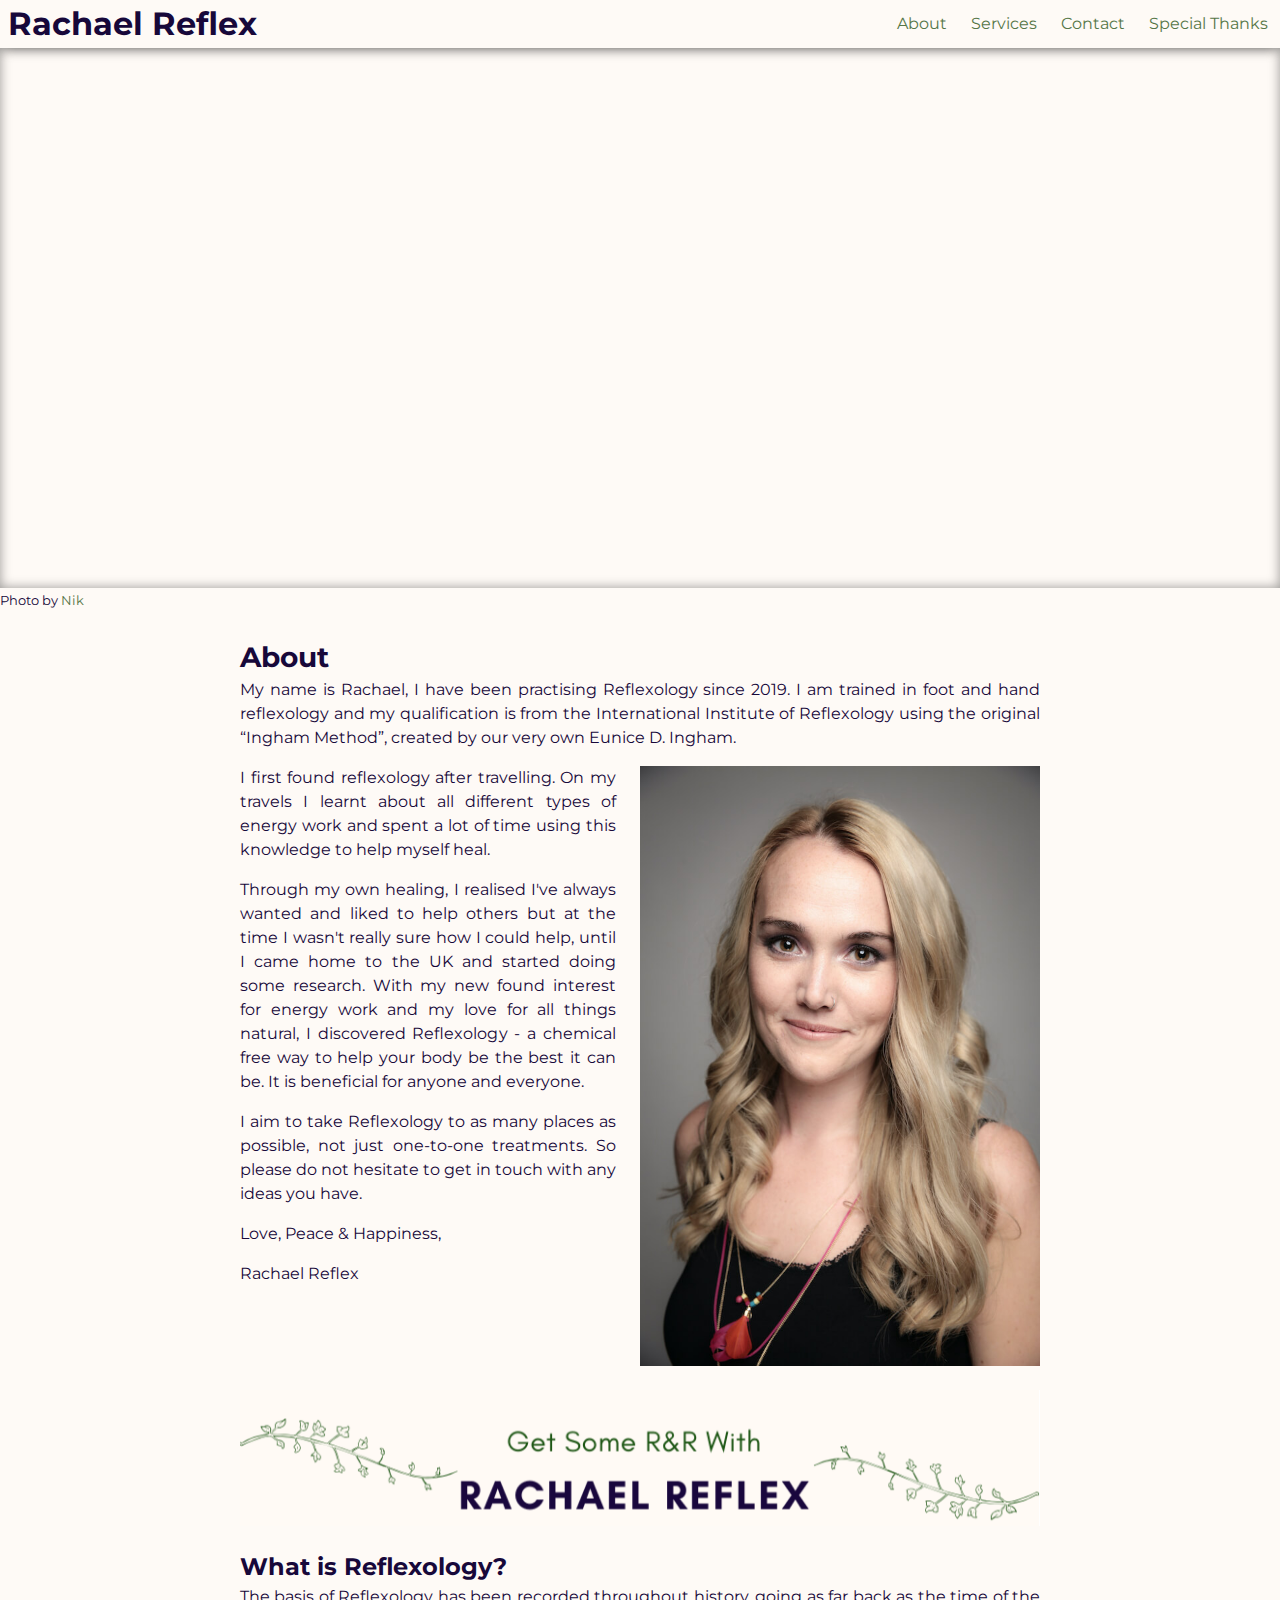
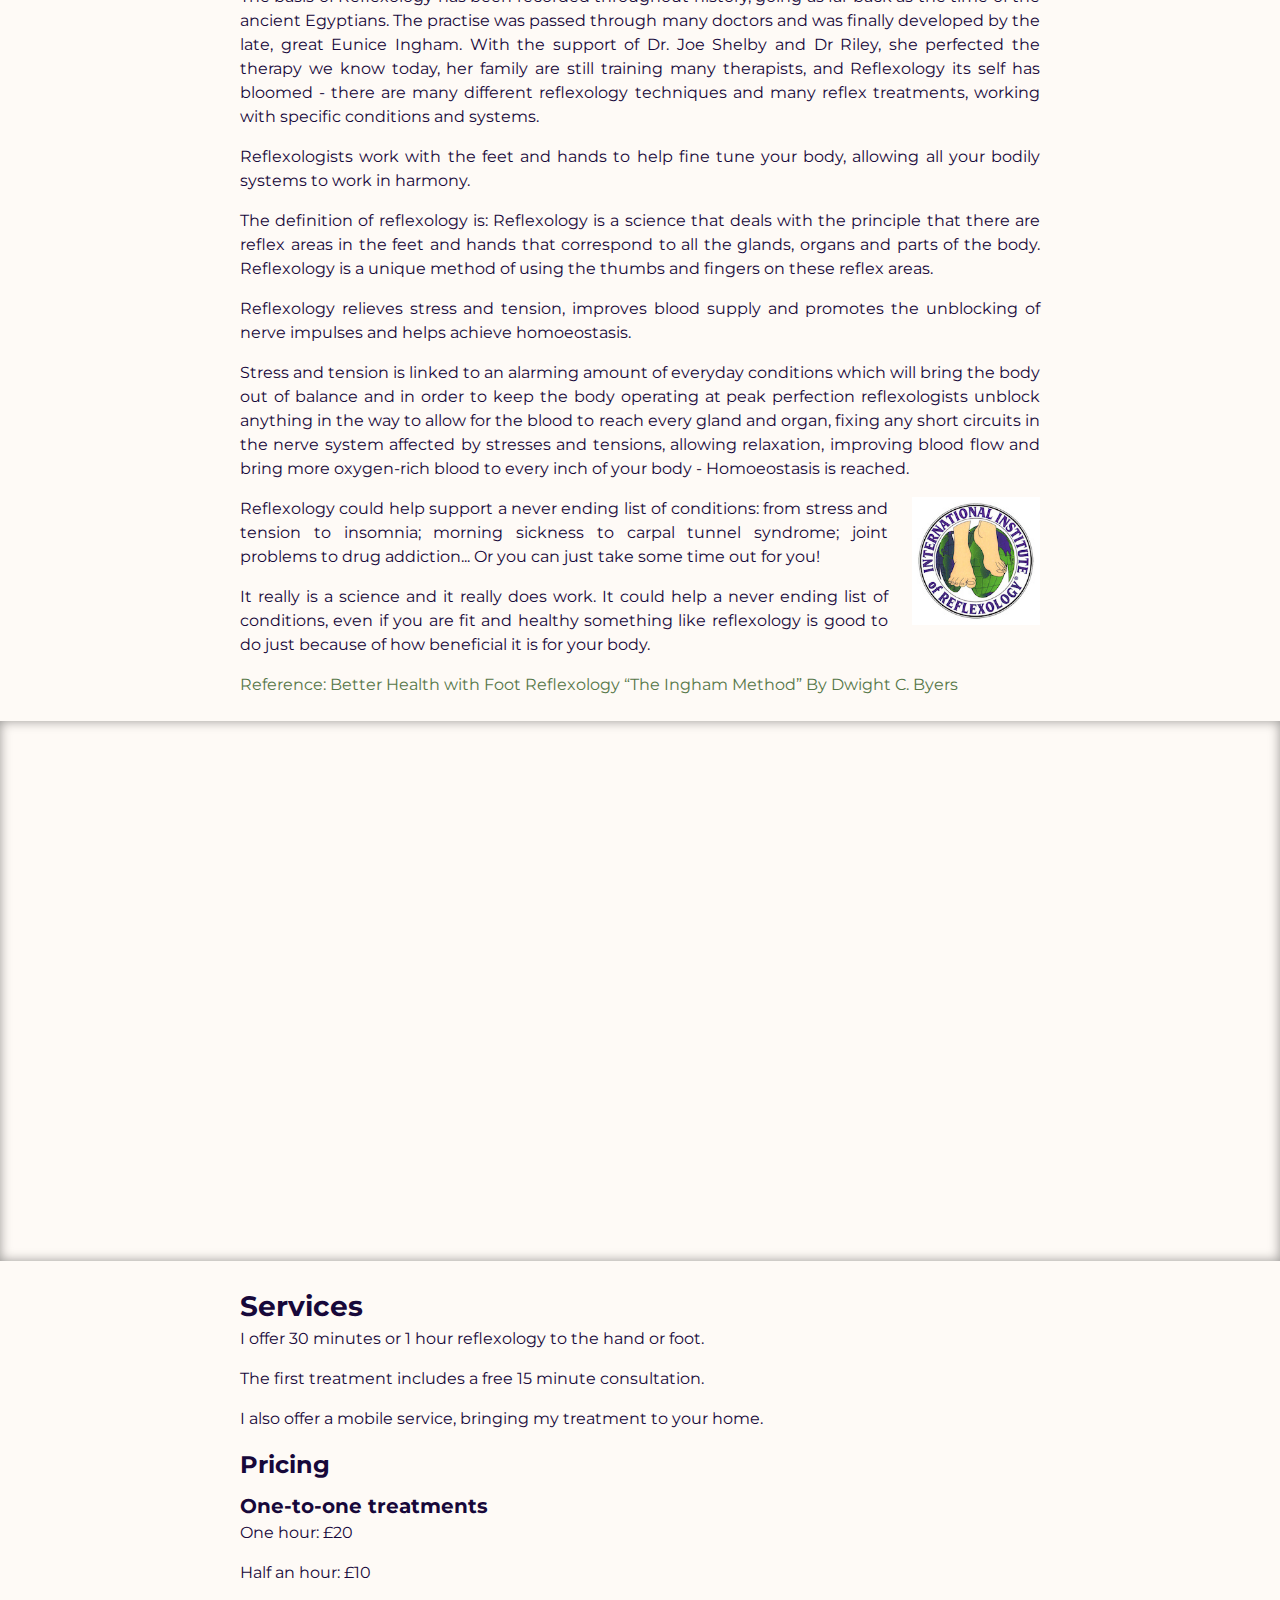
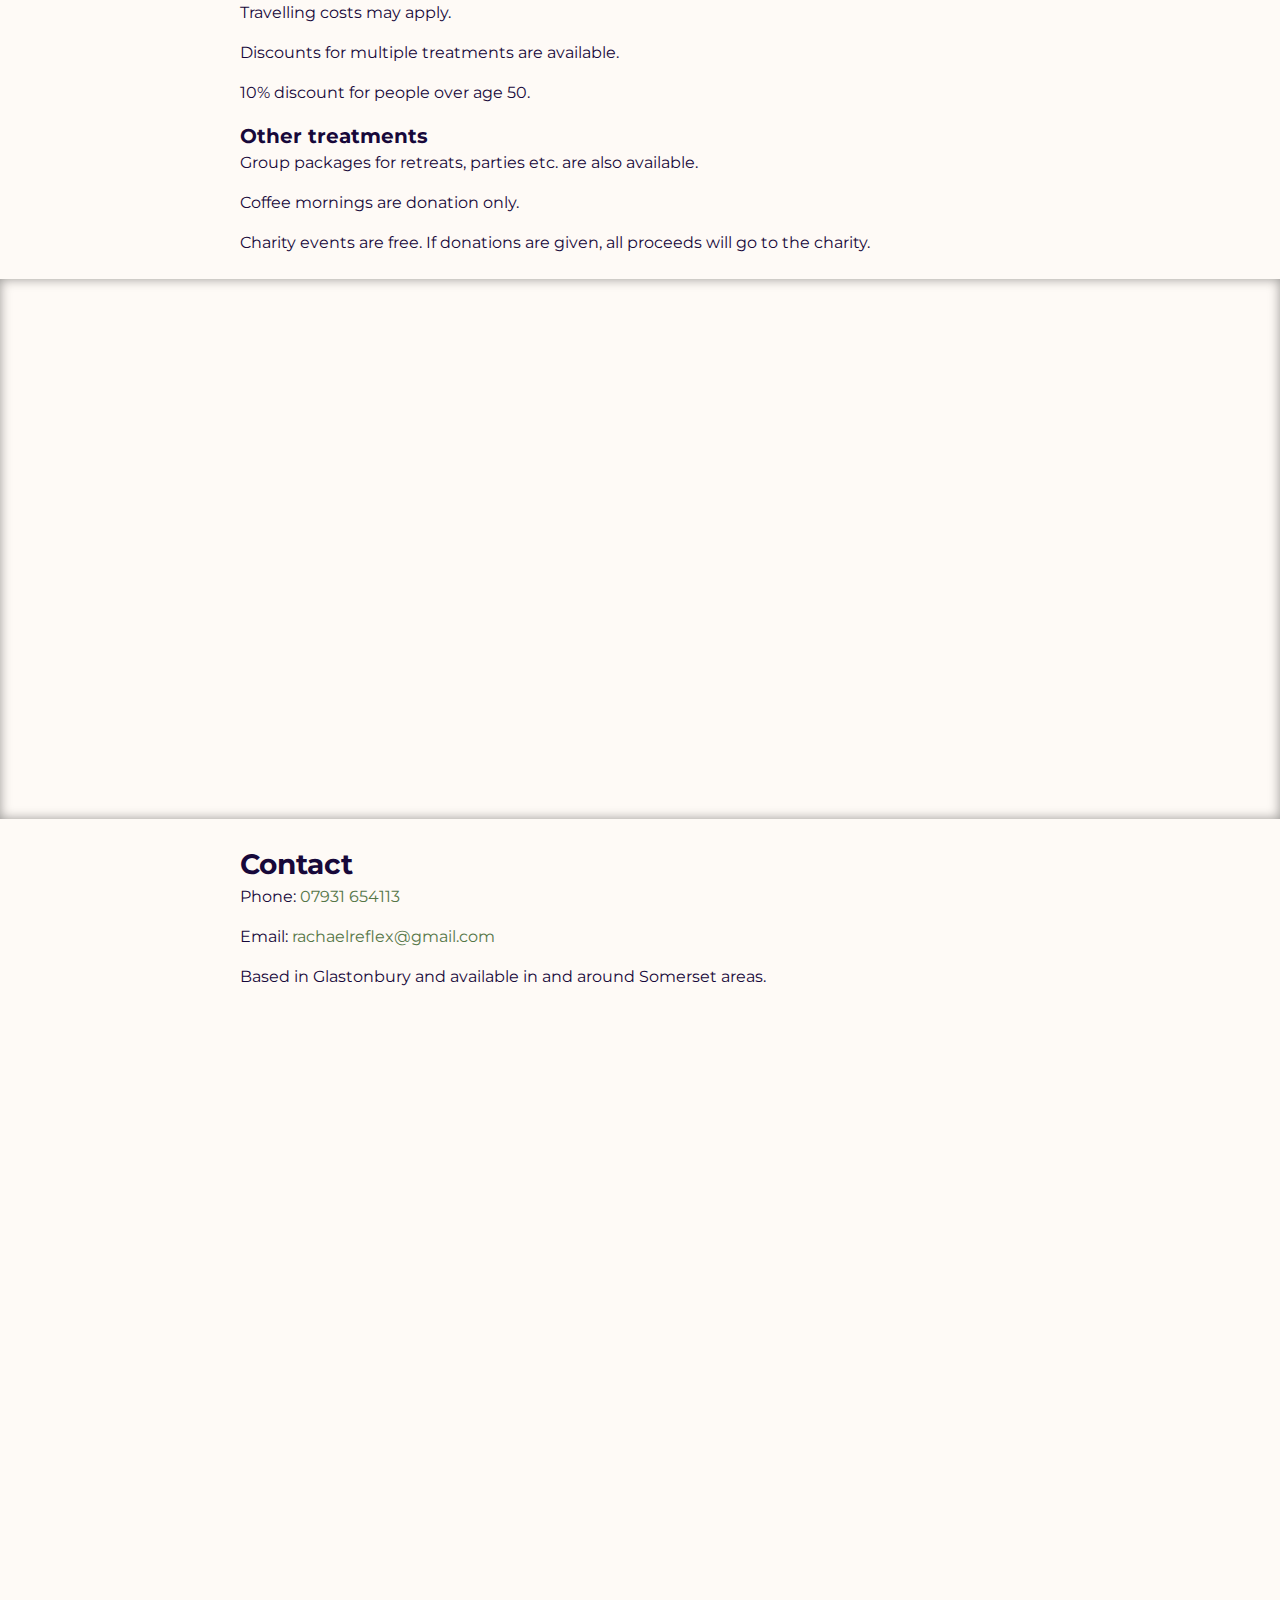
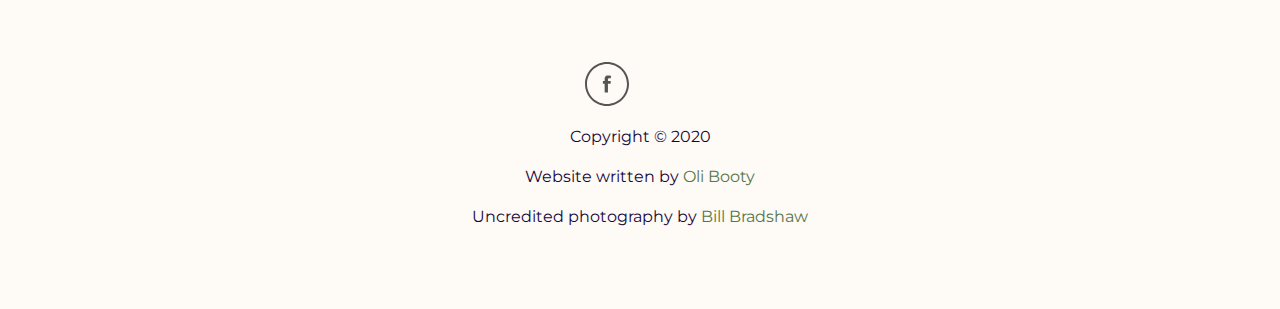
==== commit 018fc213: "amend copy" ====
--- a/index.html
+++ b/index.html
@@ -97,10 +97,10 @@
                     <h2 id="about" class="goto">About</h2>
 
                     <p>
-                        My name is Rachael and I am a qualified Reflexologist. I am trained in foot
-                        and hand reflexology and was trained by and a part of the International
-                        Institute of Reflexology using the original “Ingham Method”, created by our
-                        very own Eunice D. Ingham.
+                        My name is Rachael, I have been practising Reflexology since 2019. I am
+                        trained in foot and hand reflexology and my qualification is from the
+                        International Institute of Reflexology using the original “Ingham Method”,
+                        created by our very own Eunice D. Ingham.
                     </p>
 
                     <img
@@ -110,48 +110,24 @@
                     />
 
                     <p>
-                        I first found reflexology after travelling through Asia. I went there to try
-                        to find answers to my problems - I had been through a lot of heart ache and
-                        I needed to see if there was any point in life.
-                    </p>
-
-                    <p>
-                        Throughout my time in Asia I started understanding the art of energy work
-                        and eventually started to really feel a connection with my surroundings.
-                        Something inside me wanted to do more for others - to give back in some way
-                        - any way I could help others get through hard times, as I have. I knew
-                        using this new found love for energy work had a part to play.
-                    </p>
-
-                    <p>
-                        When returning from my amazing adventure I wasn't sure what path to take. I
-                        enjoyed massage and researched different massage methods however I was also
-                        very interested in the traditional Chinese methods. So after some research I
-                        discovered Reflexology. The bright colours on the foot and hand charts and
-                        the clever way the whole body was mapped out of the feet and hands intrigued
-                        me. I
-                        <i>had</i> to know more!
-                    </p>
-
-                    <p>
-                        After a long year of hard work, dedication and a few tears, I got my
-                        qualification! And thanks to my course I became focused and ready to pass on
-                        the knowledge and the skill of reflexology. I feel everyone should try it!
-                        Helping others to feel happier and more positive is very special and
-                        rewarding.
-                    </p>
-
-                    <p>
-                        I aim to take Reflexology to as many places as possible. I aim to do and
-                        have done: Coffee mornings, one-to-one treatments, retreats, festivals, hen
-                        and stag do's... and anywhere the client and I feel will be beneficial for
-                        them.
-                    </p>
-
-                    <p>
-                        I will bring my energy and love of Reflexology to your life. I am here to
-                        help. Thank you for visiting my website, I hope we cross paths sometime
-                        soon.
+                        I first found reflexology after travelling. On my travels I learnt about all
+                        different types of energy work and spent a lot of time using this knowledge
+                        to help myself heal.
+                    </p>
+
+                    <p>
+                        Through my own healing, I realised I've always wanted and liked to help
+                        others but at the time I wasn't really sure how I could help, until I came
+                        home to the UK and started doing some research. With my new found interest
+                        for energy work and my love for all things natural, I discovered Reflexology
+                        - a chemical free way to help your body be the best it can be. It is
+                        beneficial for anyone and everyone.
+                    </p>
+
+                    <p>
+                        I aim to take Reflexology to as many places as possible, not just one-to-one
+                        treatments. So please do not hesitate to get in touch with any ideas you
+                        have.
                     </p>
 
                     <p>
@@ -226,6 +202,8 @@
 
                     <a
                         href="https://books.google.co.uk/books/about/Better_Health_with_Foot_Reflexology.html?id=4284AgAACAAJ"
+                        target="_blank"
+                        rel="noopener noreferrer"
                     >
                         Reference: Better Health with Foot Reflexology “The Ingham Method” By Dwight
                         C. Byers
@@ -321,6 +299,7 @@
                         class="social--link"
                         href="https://www.facebook.com/RachaelReflex/"
                         target="_blank"
+                        rel="noopener noreferrer"
                     >
                         <svg
                             xmlns="http://www.w3.org/2000/svg"
@@ -341,49 +320,6 @@
                             />
                         </svg>
                     </a>
-
-                    <a
-                        class="social--link"
-                        href="https://www.instagram.com/rachael.reflex/"
-                        target="_blank"
-                    >
-                        <svg
-                            xmlns="http://www.w3.org/2000/svg"
-                            viewBox="0 0 48 48"
-                            role="img"
-                            aria-labelledby="instagram-icon"
-                            class="svg svg--instagram"
-                        >
-                            <title id="instagram-icon">Instagram</title>
-
-                            <defs>
-                                <radialGradient
-                                    id="radial"
-                                    fx="30%"
-                                    fy="107%"
-                                    cx="50%"
-                                    cy="50%"
-                                    r="75%"
-                                >
-                                    <stop class="stop stop--first" offset="0%" stop-opacity="1" />
-                                    <stop class="stop stop--second" offset="5%" stop-opacity="1" />
-                                    <stop class="stop stop--third" offset="45%" stop-opacity="1" />
-                                    <stop class="stop stop--fourth" offset="60%" stop-opacity="1" />
-                                    <stop class="stop stop--fifth" offset="90%" stop-opacity="1" />
-                                </radialGradient>
-                            </defs>
-
-                            <path
-                                fill="url(#radial)"
-                                d="M23 3c11.028 0 20 8.972 20 20s-8.972 20-20 20S3 34.028 3 23 11.972 3 23 3m0-2C10.85 1 1 10.85 1 23s9.85 22 22 22 22-9.85 22-22S35.15 1 23 1z"
-                            />
-
-                            <path
-                                fill="url(#radial)"
-                                d="M29.76 29.03v-7.373h-1.537c.152.48.23.975.23 1.49 0 .958-.243 1.838-.73 2.647-.485.807-1.146 1.447-1.98 1.918-.834.47-1.744.705-2.73.705-1.495 0-2.773-.514-3.835-1.543-1.062-1.027-1.593-2.27-1.593-3.726 0-.517.076-1.013.228-1.49H16.21v7.373c0 .2.065.37.2.5.13.14.296.2.494.2H29.07c.188 0 .352-.06.488-.2s.202-.3.202-.49zm-3.233-6.064c0-.94-.343-1.743-1.03-2.406-.686-.664-1.515-.996-2.486-.996-.96 0-1.78.332-2.47.996-.68.663-1.03 1.466-1.03 2.406 0 .942.35 1.743 1.03 2.407s1.51.996 2.48.996c.975 0 1.8-.34 2.49-1s1.03-1.47 1.03-2.41zm3.233-4.097v-1.88c0-.22-.076-.4-.23-.56-.15-.158-.336-.235-.556-.235h-1.98c-.22 0-.406.08-.558.233-.15.155-.228.34-.228.552v1.876c0 .22.076.404.228.556s.337.23.558.23h1.98c.22 0 .406-.078.557-.23.16-.15.23-.338.23-.558zm1.98-2.37v12.99c0 .61-.22 1.14-.66 1.58-.44.44-.967.66-1.582.66H16.502c-.614 0-1.142-.22-1.582-.66-.44-.44-.66-.97-.66-1.586V16.5c0-.614.22-1.142.66-1.582.44-.44.967-.66 1.582-.66h12.996c.615 0 1.14.22 1.582.66.44.44.66.967.66 1.58z"
-                            />
-                        </svg>
-                    </a>
                 </div>
 
                 <p>Copyright &copy; 2020</p>
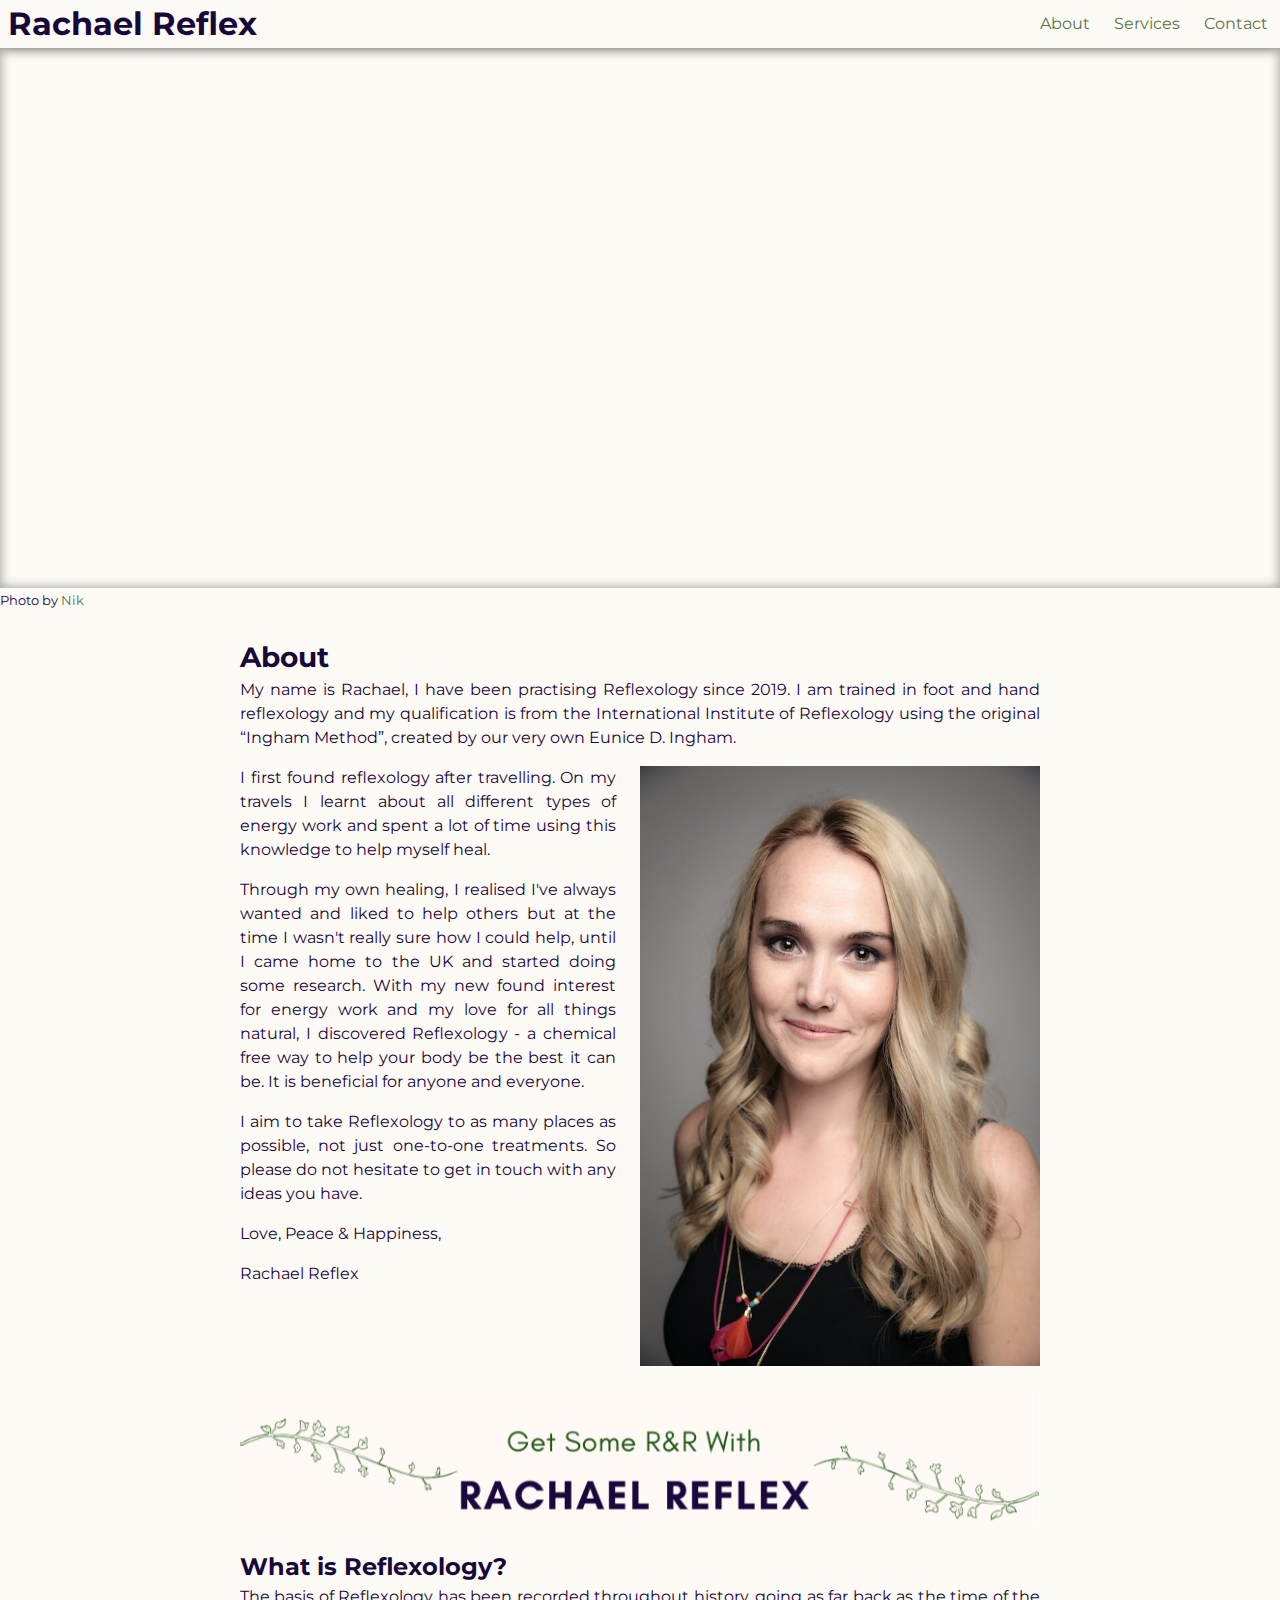
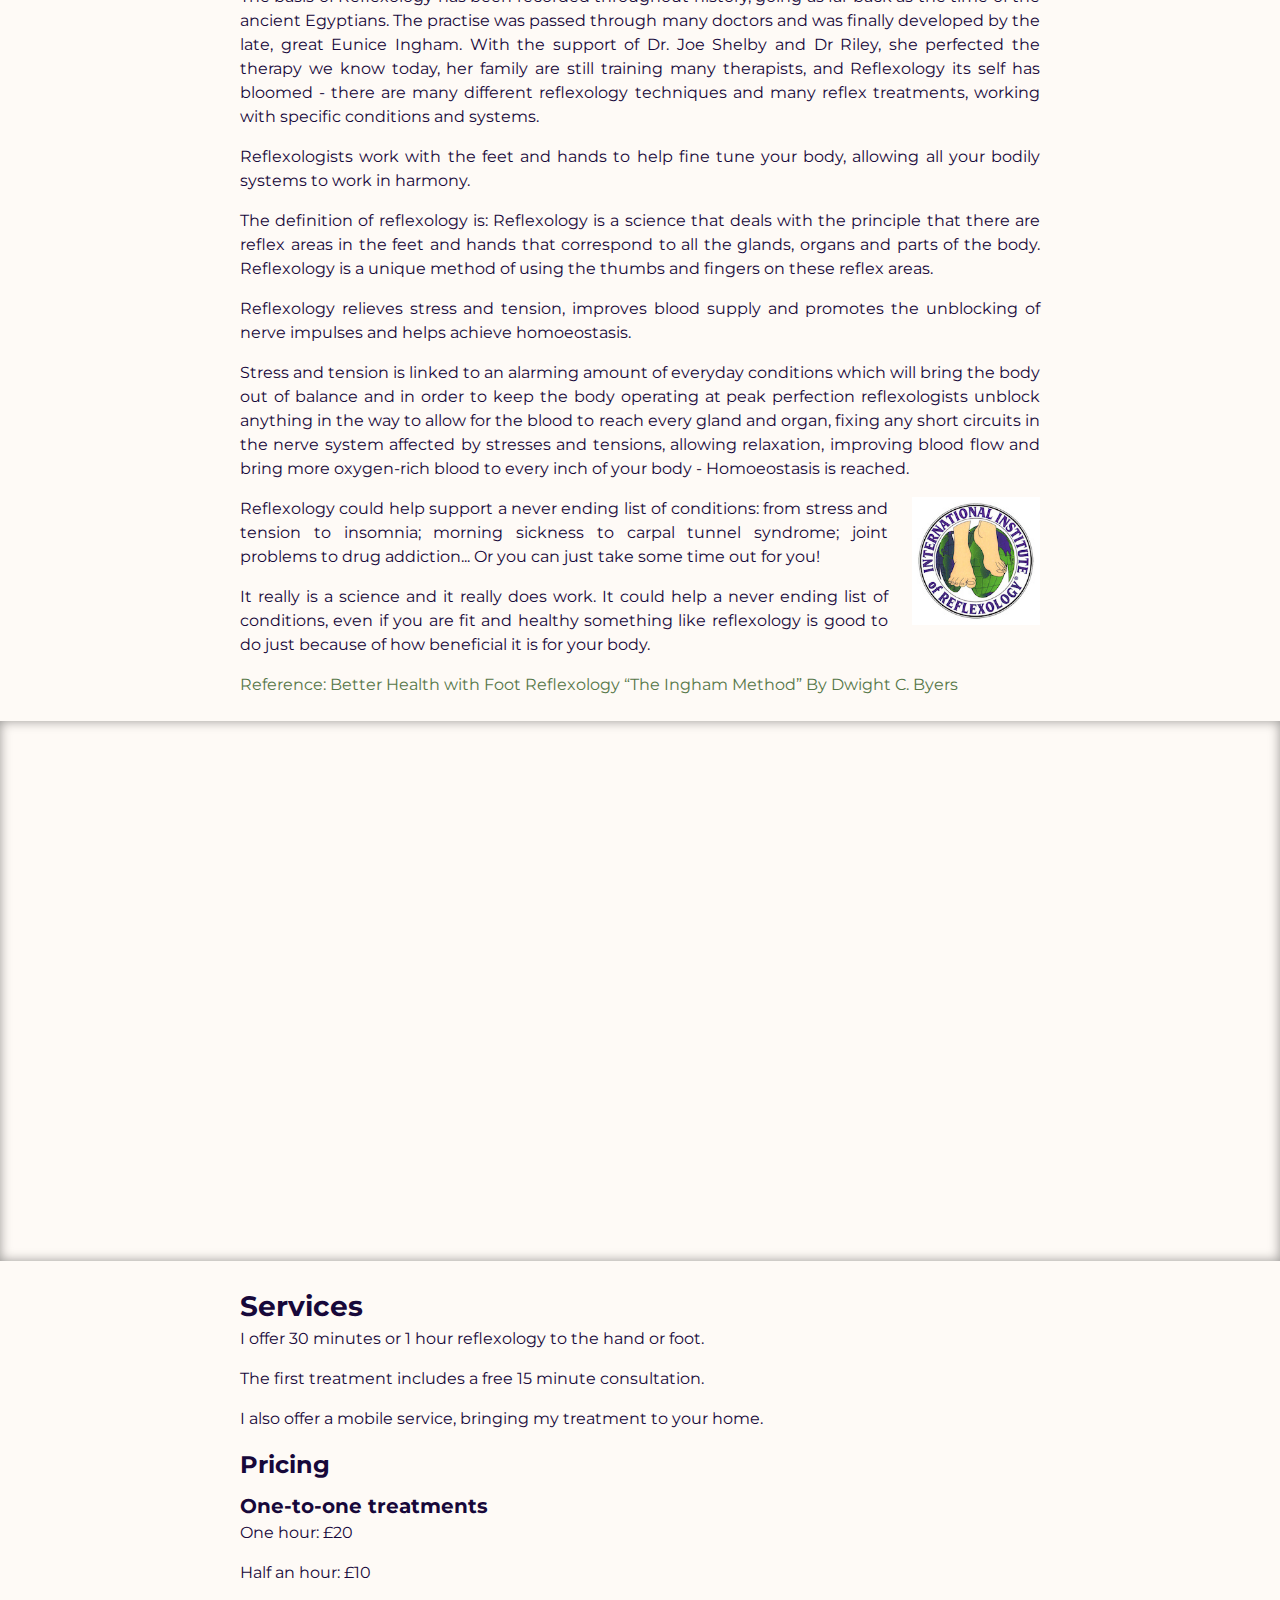
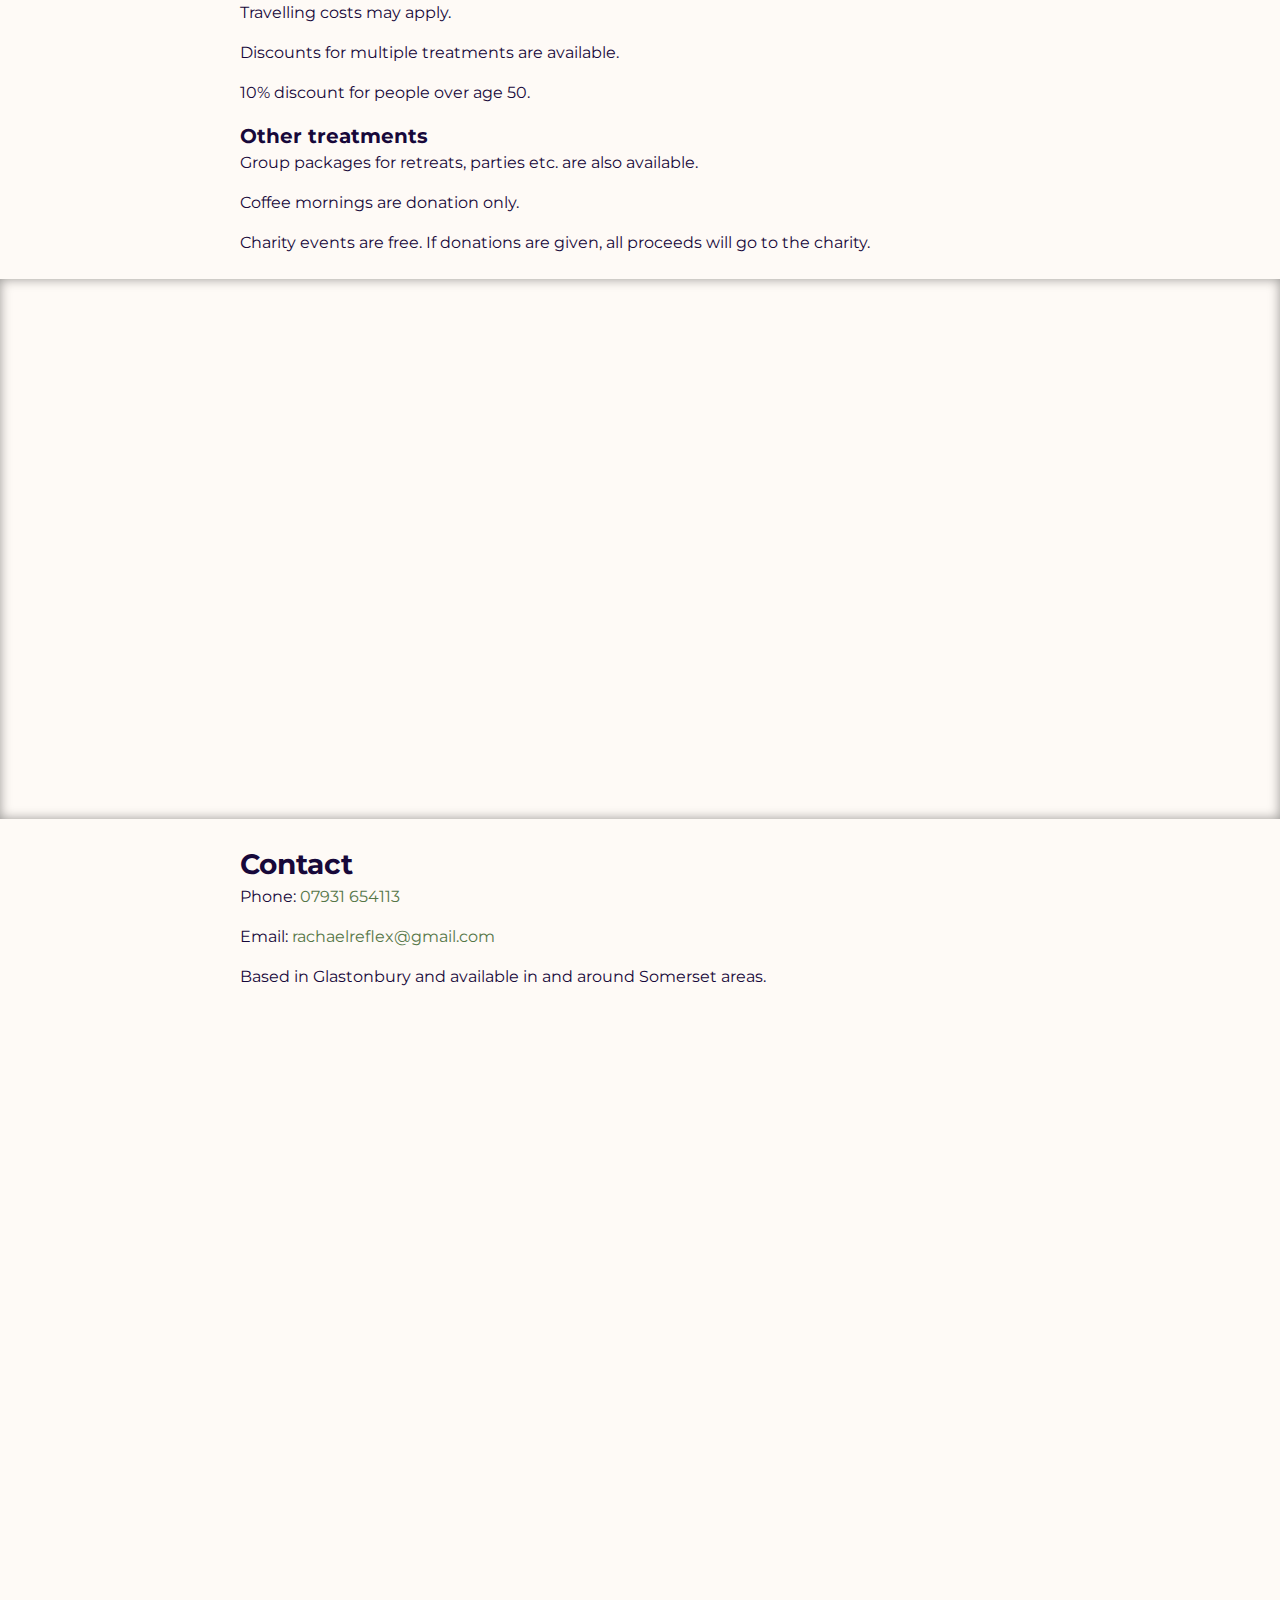
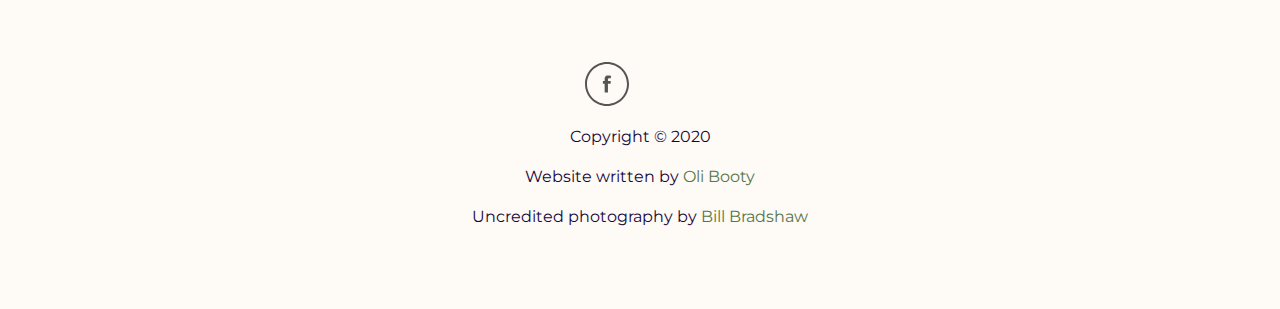
==== commit 676e7466: "remove Special Thanks from menus" ====
--- a/index.html
+++ b/index.html
@@ -55,10 +55,6 @@
                     <li class="list-item">
                         <a class="link" href="#contact">Contact</a>
                     </li>
-
-                    <li class="list-item">
-                        <a class="link" href="#thanks">Special Thanks</a>
-                    </li>
                 </ul>
 
                 <button class="menu-button">Menu</button>
@@ -77,10 +73,6 @@
 
                         <li class="list-item">
                             <a class="link" href="#contact">Contact</a>
-                        </li>
-
-                        <li class="list-item">
-                            <a class="link" href="#thanks">Special Thanks</a>
                         </li>
                     </ul>
                 </div>
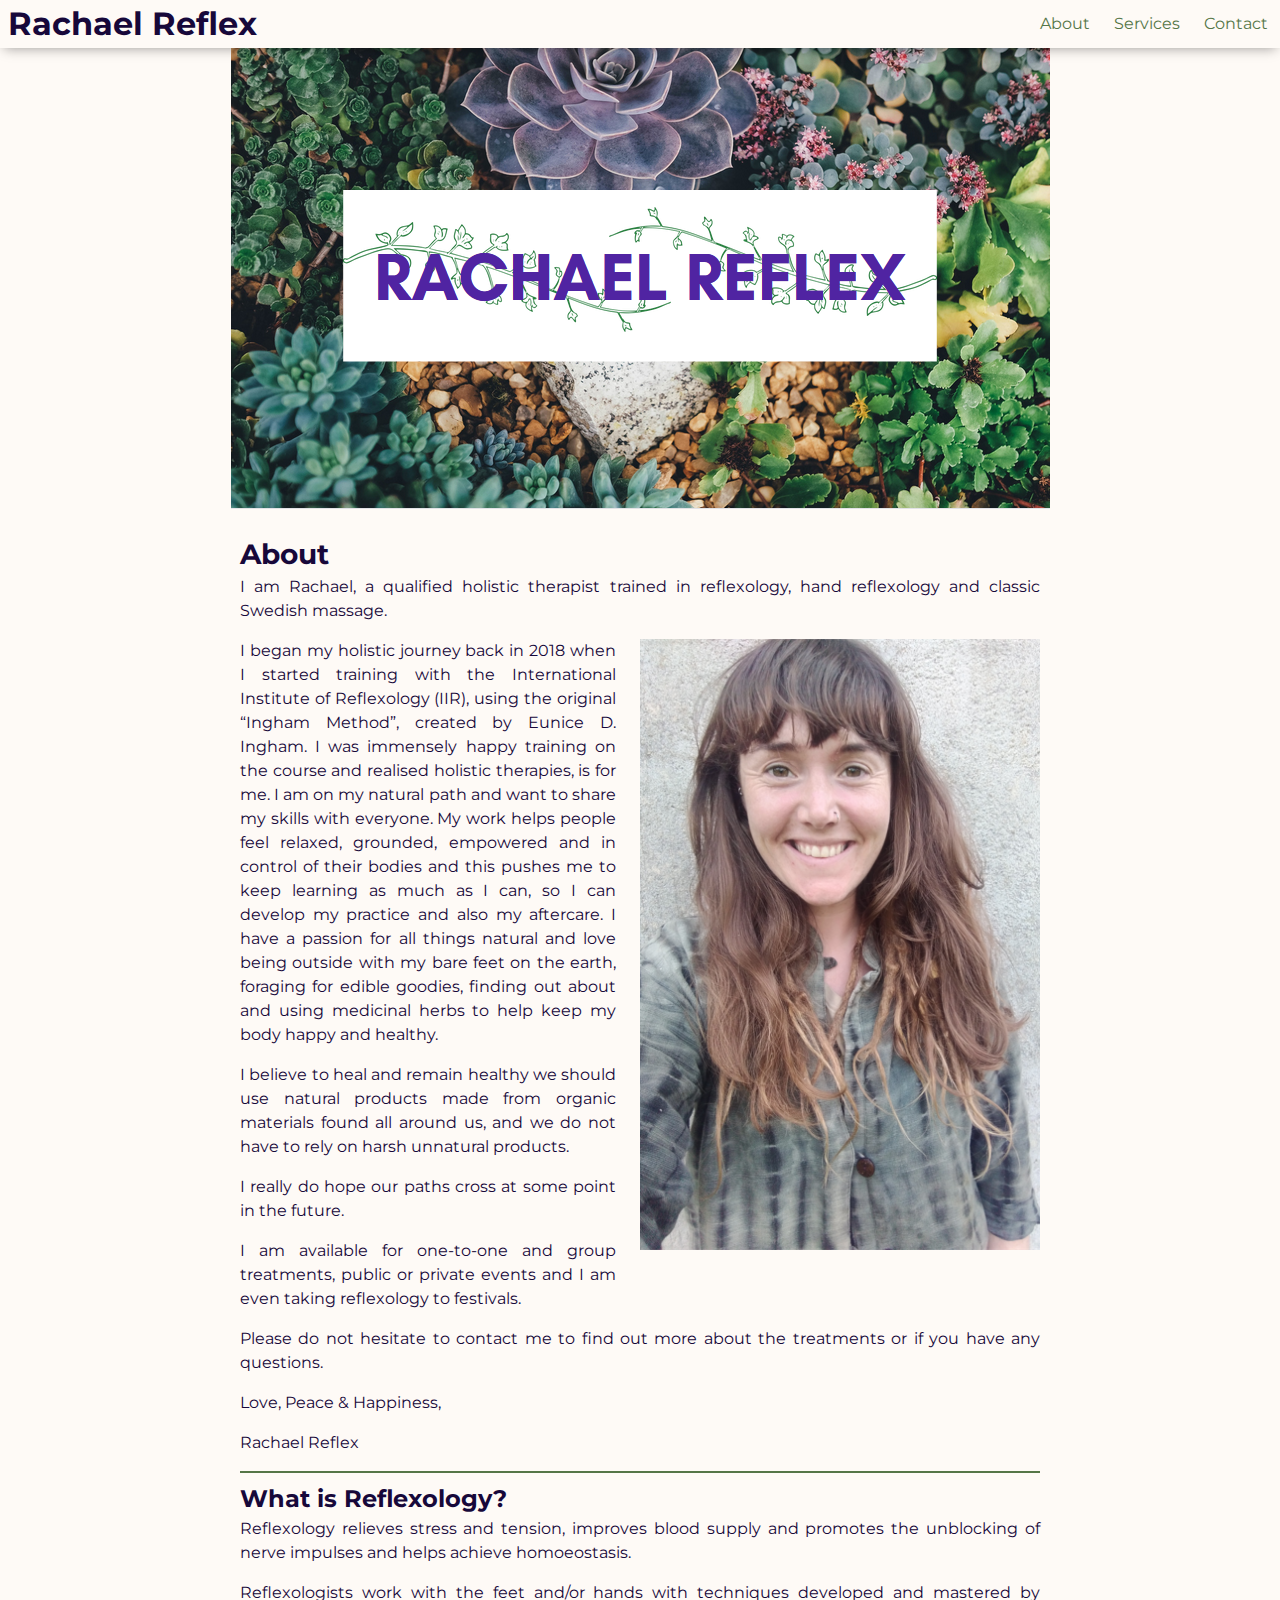
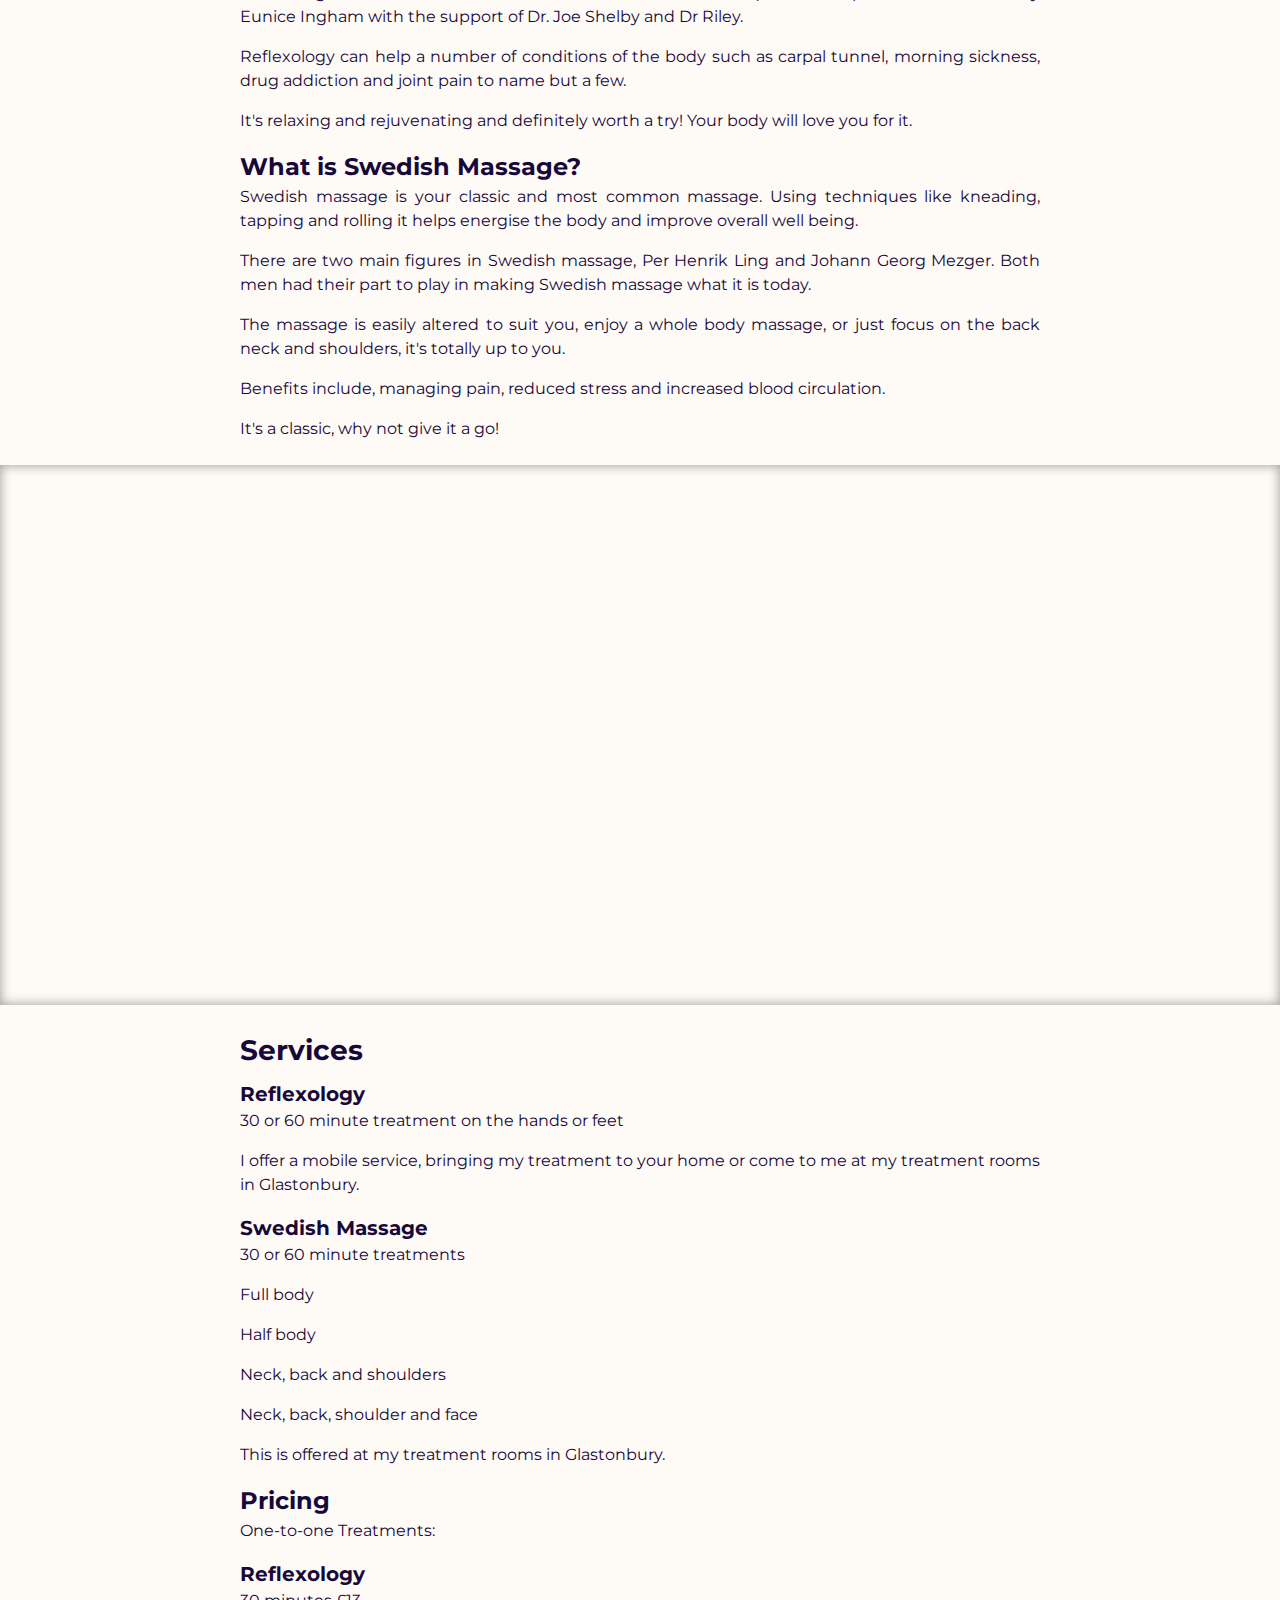
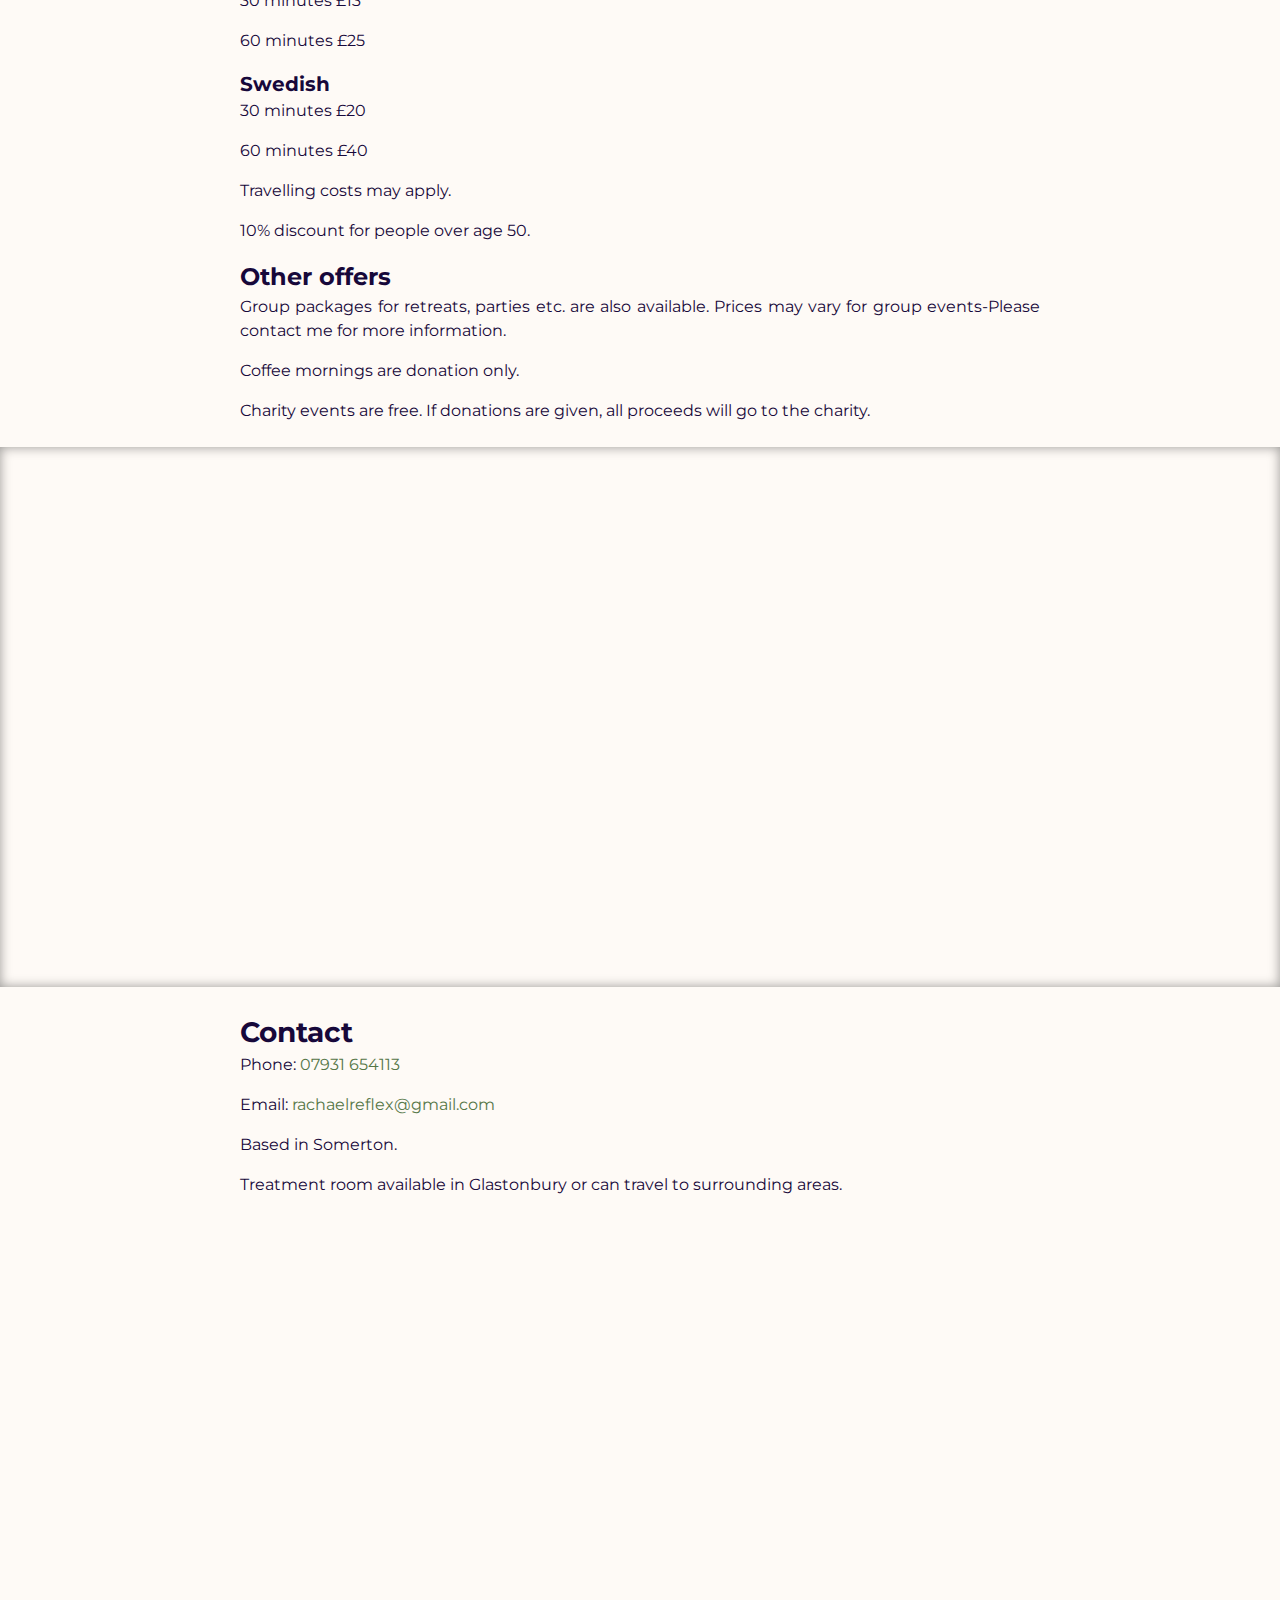
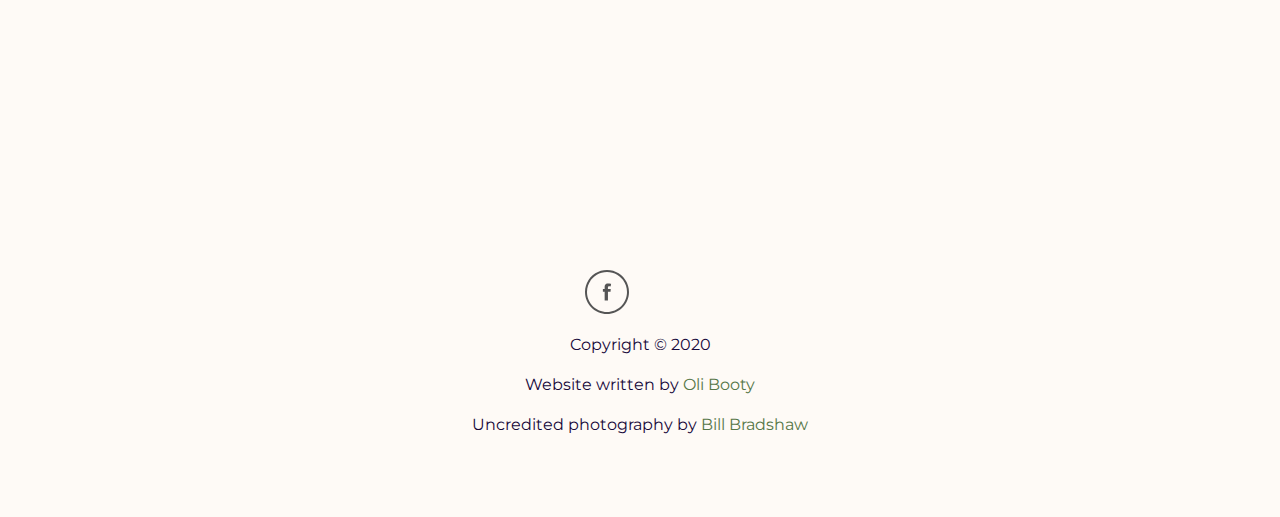
==== commit bdee0c98: "Update copy and images" ====
--- a/index.html
+++ b/index.html
@@ -79,83 +79,60 @@
             </nav>
 
             <main role="main">
-                <div class="hero hero--tor" title="https://unsplash.com/@helloimnik"></div>
-
-                <small>
-                    Photo by <a href="https://unsplash.com/@helloimnik" target="_blank" rel="noopener noreferrer">Nik</a>
-                </small>
+                <img src="./img/banner_2022.PNG" style="margin: 0 auto; display: block" />
 
                 <section>
                     <h2 id="about" class="goto">About</h2>
 
                     <p>
-                        My name is Rachael, I have been practising Reflexology since 2019. I am
-                        trained in foot and hand reflexology and my qualification is from the
-                        International Institute of Reflexology using the original “Ingham Method”,
-                        created by our very own Eunice D. Ingham.
+                        I am Rachael, a qualified holistic therapist trained in reflexology, hand
+                        reflexology and classic Swedish massage.
                     </p>
 
                     <img
-                        src="./img/rachael.jpg"
+                        src="./img/rachael_2022.PNG"
                         class="about--image clearfix"
                         alt="A picture of Rachael, reflexologist"
                     />
 
                     <p>
-                        I first found reflexology after travelling. On my travels I learnt about all
-                        different types of energy work and spent a lot of time using this knowledge
-                        to help myself heal.
-                    </p>
-
-                    <p>
-                        Through my own healing, I realised I've always wanted and liked to help
-                        others but at the time I wasn't really sure how I could help, until I came
-                        home to the UK and started doing some research. With my new found interest
-                        for energy work and my love for all things natural, I discovered Reflexology
-                        - a chemical free way to help your body be the best it can be. It is
-                        beneficial for anyone and everyone.
-                    </p>
-
-                    <p>
-                        I aim to take Reflexology to as many places as possible, not just one-to-one
-                        treatments. So please do not hesitate to get in touch with any ideas you
-                        have.
-                    </p>
-
-                    <p>
-                        Love, Peace & Happiness,
-                    </p>
-
-                    <p>
-                        Rachael Reflex
-                    </p>
-
-                    <img src="./img/banner.png" style="margin-bottom: 1rem;" />
+                        I began my holistic journey back in 2018 when I started training with the
+                        International Institute of Reflexology (IIR), using the original “Ingham
+                        Method”, created by Eunice D. Ingham. I was immensely happy training on the
+                        course and realised holistic therapies, is for me. I am on my natural path
+                        and want to share my skills with everyone. My work helps people feel
+                        relaxed, grounded, empowered and in control of their bodies and this pushes
+                        me to keep learning as much as I can, so I can develop my practice and also
+                        my aftercare. I have a passion for all things natural and love being outside
+                        with my bare feet on the earth, foraging for edible goodies, finding out
+                        about and using medicinal herbs to help keep my body happy and healthy.
+                    </p>
+
+                    <p>
+                        I believe to heal and remain healthy we should use natural products made
+                        from organic materials found all around us, and we do not have to rely on
+                        harsh unnatural products.
+                    </p>
+
+                    <p>I really do hope our paths cross at some point in the future.</p>
+
+                    <p>
+                        I am available for one-to-one and group treatments, public or private events
+                        and I am even taking reflexology to festivals.
+                    </p>
+
+                    <p>
+                        Please do not hesitate to contact me to find out more about the treatments
+                        or if you have any questions.
+                    </p>
+
+                    <p>Love, Peace & Happiness,</p>
+
+                    <p>Rachael Reflex</p>
+
+                    <hr style="border: 1px solid #557647" />
 
                     <h3>What is Reflexology?</h3>
-
-                    <p>
-                        The basis of Reflexology has been recorded throughout history, going as far
-                        back as the time of the ancient Egyptians. The practise was passed through
-                        many doctors and was finally developed by the late, great Eunice Ingham.
-                        With the support of Dr. Joe Shelby and Dr Riley, she perfected the therapy
-                        we know today, her family are still training many therapists, and
-                        Reflexology its self has bloomed - there are many different reflexology
-                        techniques and many reflex treatments, working with specific conditions and
-                        systems.
-                    </p>
-
-                    <p>
-                        Reflexologists work with the feet and hands to help fine tune your body,
-                        allowing all your bodily systems to work in harmony.
-                    </p>
-
-                    <p>
-                        The definition of reflexology is: Reflexology is a science that deals with
-                        the principle that there are reflex areas in the feet and hands that
-                        correspond to all the glands, organs and parts of the body. Reflexology is a
-                        unique method of using the thumbs and fingers on these reflex areas.
-                    </p>
 
                     <p>
                         Reflexology relieves stress and tension, improves blood supply and promotes
@@ -163,43 +140,45 @@
                     </p>
 
                     <p>
-                        Stress and tension is linked to an alarming amount of everyday conditions
-                        which will bring the body out of balance and in order to keep the body
-                        operating at peak perfection reflexologists unblock anything in the way to
-                        allow for the blood to reach every gland and organ, fixing any short
-                        circuits in the nerve system affected by stresses and tensions, allowing
-                        relaxation, improving blood flow and bring more oxygen-rich blood to every
-                        inch of your body - Homoeostasis is reached.
-                    </p>
-
-                    <img
-                        src="./img/logo_IIR.jpg"
-                        class="iir-logo clearfix"
-                        alt="The logo for the Internationa Institute of Reflexology"
-                    />
-
-                    <p>
-                        Reflexology could help support a never ending list of conditions: from
-                        stress and tension to insomnia; morning sickness to carpal tunnel syndrome;
-                        joint problems to drug addiction... Or you can just take some time out for
-                        you!
-                    </p>
-
-                    <p>
-                        It really is a science and it really does work. It could help a never ending
-                        list of conditions, even if you are fit and healthy something like
-                        reflexology is good to do just because of how beneficial it is for your
-                        body.
-                    </p>
-
-                    <a
-                        href="https://books.google.co.uk/books/about/Better_Health_with_Foot_Reflexology.html?id=4284AgAACAAJ"
-                        target="_blank"
-                        rel="noopener noreferrer"
-                    >
-                        Reference: Better Health with Foot Reflexology “The Ingham Method” By Dwight
-                        C. Byers
-                    </a>
+                        Reflexologists work with the feet and/or hands with techniques developed and
+                        mastered by Eunice Ingham with the support of Dr. Joe Shelby and Dr Riley.
+                    </p>
+
+                    <p>
+                        Reflexology can help a number of conditions of the body such as carpal
+                        tunnel, morning sickness, drug addiction and joint pain to name but a few.
+                    </p>
+
+                    <p>
+                        It's relaxing and rejuvenating and definitely worth a try! Your body will
+                        love you for it.
+                    </p>
+
+                    <h3>What is Swedish Massage?</h3>
+
+                    <p>
+                        Swedish massage is your classic and most common massage. Using techniques
+                        like kneading, tapping and rolling it helps energise the body and improve
+                        overall well being.
+                    </p>
+
+                    <p>
+                        There are two main figures in Swedish massage, Per Henrik Ling and Johann
+                        Georg Mezger. Both men had their part to play in making Swedish massage what
+                        it is today.
+                    </p>
+
+                    <p>
+                        The massage is easily altered to suit you, enjoy a whole body massage, or
+                        just focus on the back neck and shoulders, it's totally up to you.
+                    </p>
+
+                    <p>
+                        Benefits include, managing pain, reduced stress and increased blood
+                        circulation.
+                    </p>
+
+                    <p>It's a classic, why not give it a go!</p>
                 </section>
 
                 <div class="hero hero--hands"></div>
@@ -207,46 +186,47 @@
                 <section>
                     <h2 id="services" class="goto">Services</h2>
 
-                    <p>I offer 30 minutes or 1 hour reflexology to the hand or foot.</p>
-
-                    <p>The first treatment includes a free 15 minute consultation.</p>
-
-                    <p>I also offer a mobile service, bringing my treatment to your home.</p>
+                    <h4>Reflexology</h4>
+
+                    <p>30 or 60 minute treatment on the hands or feet</p>
+                    <p>
+                        I offer a mobile service, bringing my treatment to your home or come to me
+                        at my treatment rooms in Glastonbury.
+                    </p>
+
+                    <h4>Swedish Massage</h4>
+
+                    <p>30 or 60 minute treatments</p>
+                    <p>Full body</p>
+                    <p>Half body</p>
+                    <p>Neck, back and shoulders</p>
+                    <p>Neck, back, shoulder and face</p>
+                    <p>This is offered at my treatment rooms in Glastonbury.</p>
 
                     <h3>Pricing</h3>
 
-                    <h4>
-                        One-to-one treatments
-                    </h4>
-
-                    <p>
-                        One hour: £20
-                    </p>
-
-                    <p>
-                        Half an hour: £10
-                    </p>
-
-                    <p>
-                        Travelling costs may apply.
-                    </p>
-
-                    <p>Discounts for multiple treatments are available.</p>
-
-                    <p>
-                        10% discount for people over age 50.
-                    </p>
-
-                    <h4>Other treatments</h4>
-
-                    <p>
-                        Group packages for retreats, parties etc. are also available.
-                    </p>
-
-                    <p>
-                        Coffee mornings are donation only.
-                    </p>
-
+                    <p>One-to-one Treatments:</p>
+
+                    <h4>Reflexology</h4>
+
+                    <p>30 minutes £13</p>
+                    <p>60 minutes £25</p>
+
+                    <h4>Swedish</h4>
+
+                    <p>30 minutes £20</p>
+                    <p>60 minutes £40</p>
+
+                    <p>Travelling costs may apply.</p>
+                    <p>10% discount for people over age 50.</p>
+
+                    <h3>Other offers</h3>
+
+                    <p>
+                        Group packages for retreats, parties etc. are also available. Prices may
+                        vary for group events-Please contact me for more information.
+                    </p>
+                    <p>Coffee mornings are donation only.</p>
                     <p>
                         Charity events are free. If donations are given, all proceeds will go to the
                         charity.
@@ -272,8 +252,9 @@
                         </a>
                     </p>
 
-                    <p>
-                        Based in Glastonbury and available in and around Somerset areas.
+                    <p>Based in Somerton.</p>
+                    <p>
+                        Treatment room available in Glastonbury or can travel to surrounding areas.
                     </p>
 
                     <iframe
@@ -318,7 +299,11 @@
 
                 <p>
                     Website written by
-                    <a href="https://www.linkedin.com/in/oliver-booty/" target="_blank" rel="noopener noreferrer">
+                    <a
+                        href="https://www.linkedin.com/in/oliver-booty/"
+                        target="_blank"
+                        rel="noopener noreferrer"
+                    >
                         Oli Booty
                     </a>
                 </p>
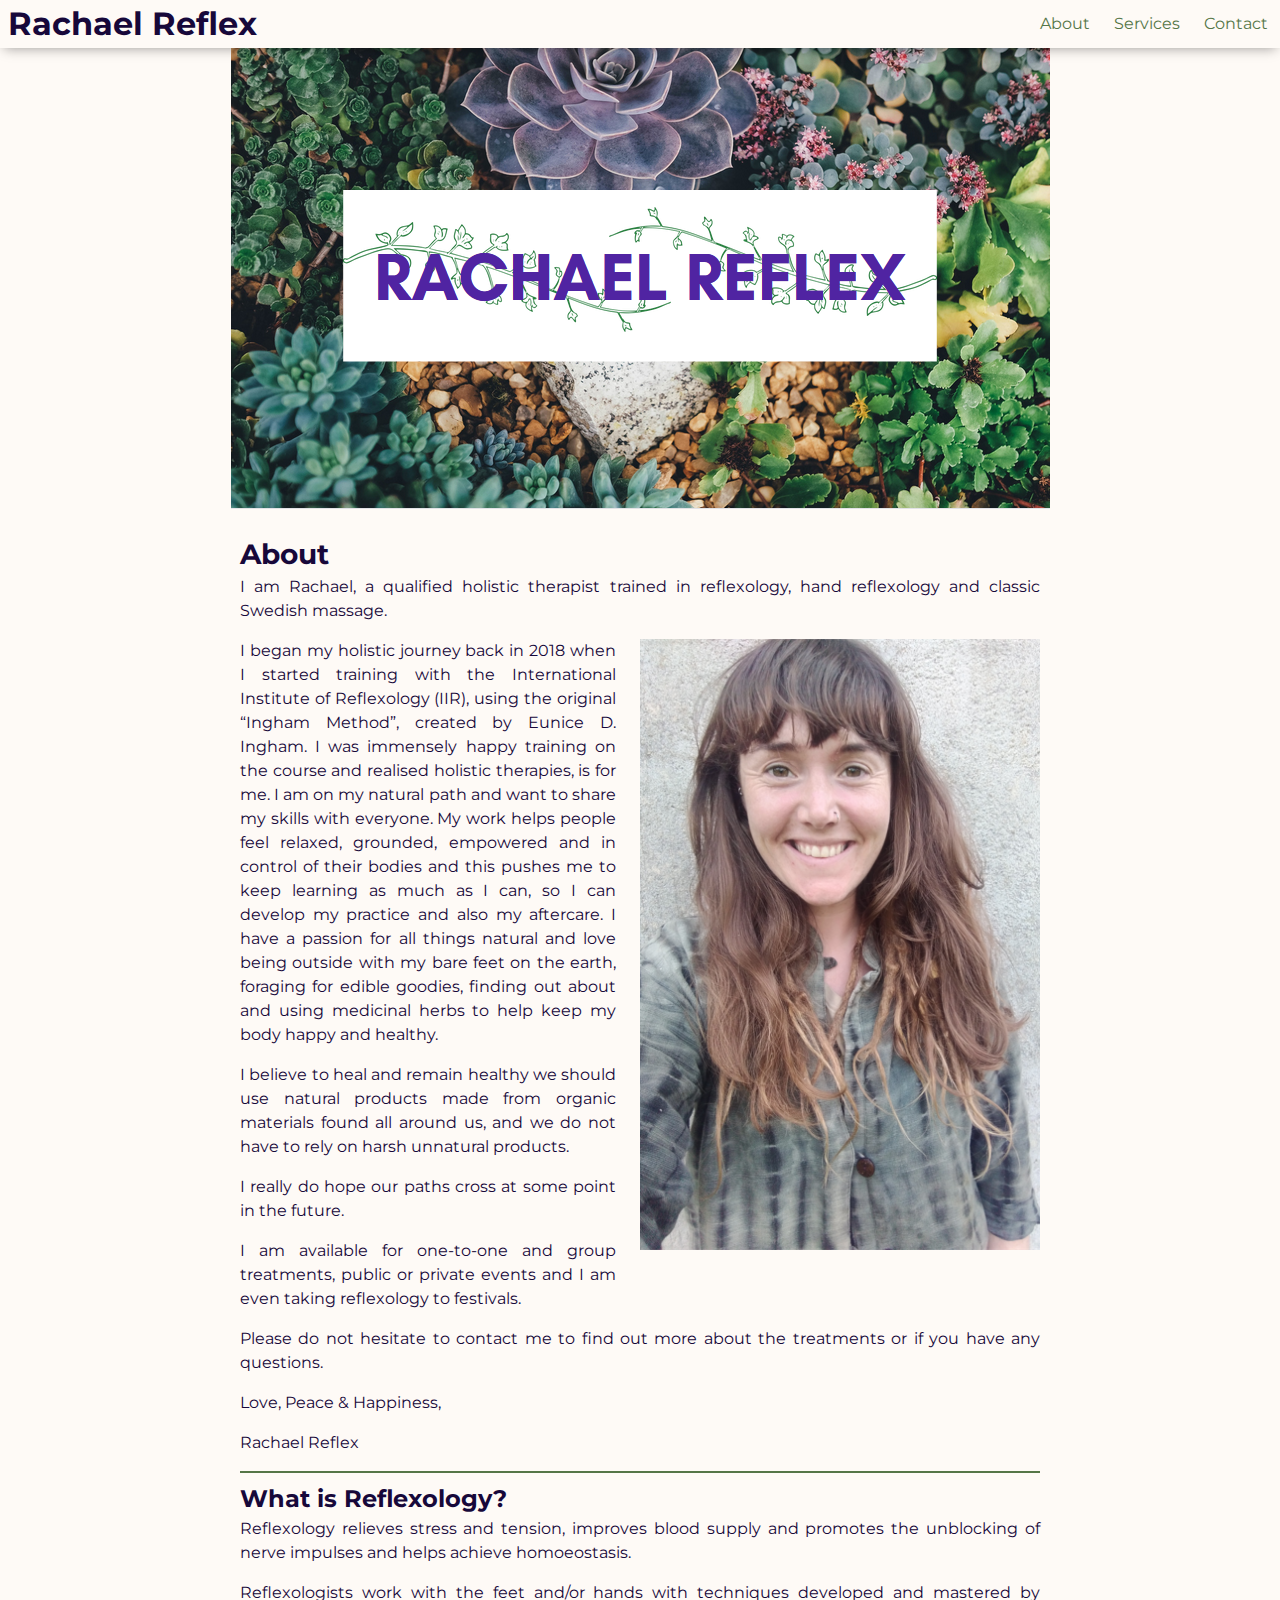
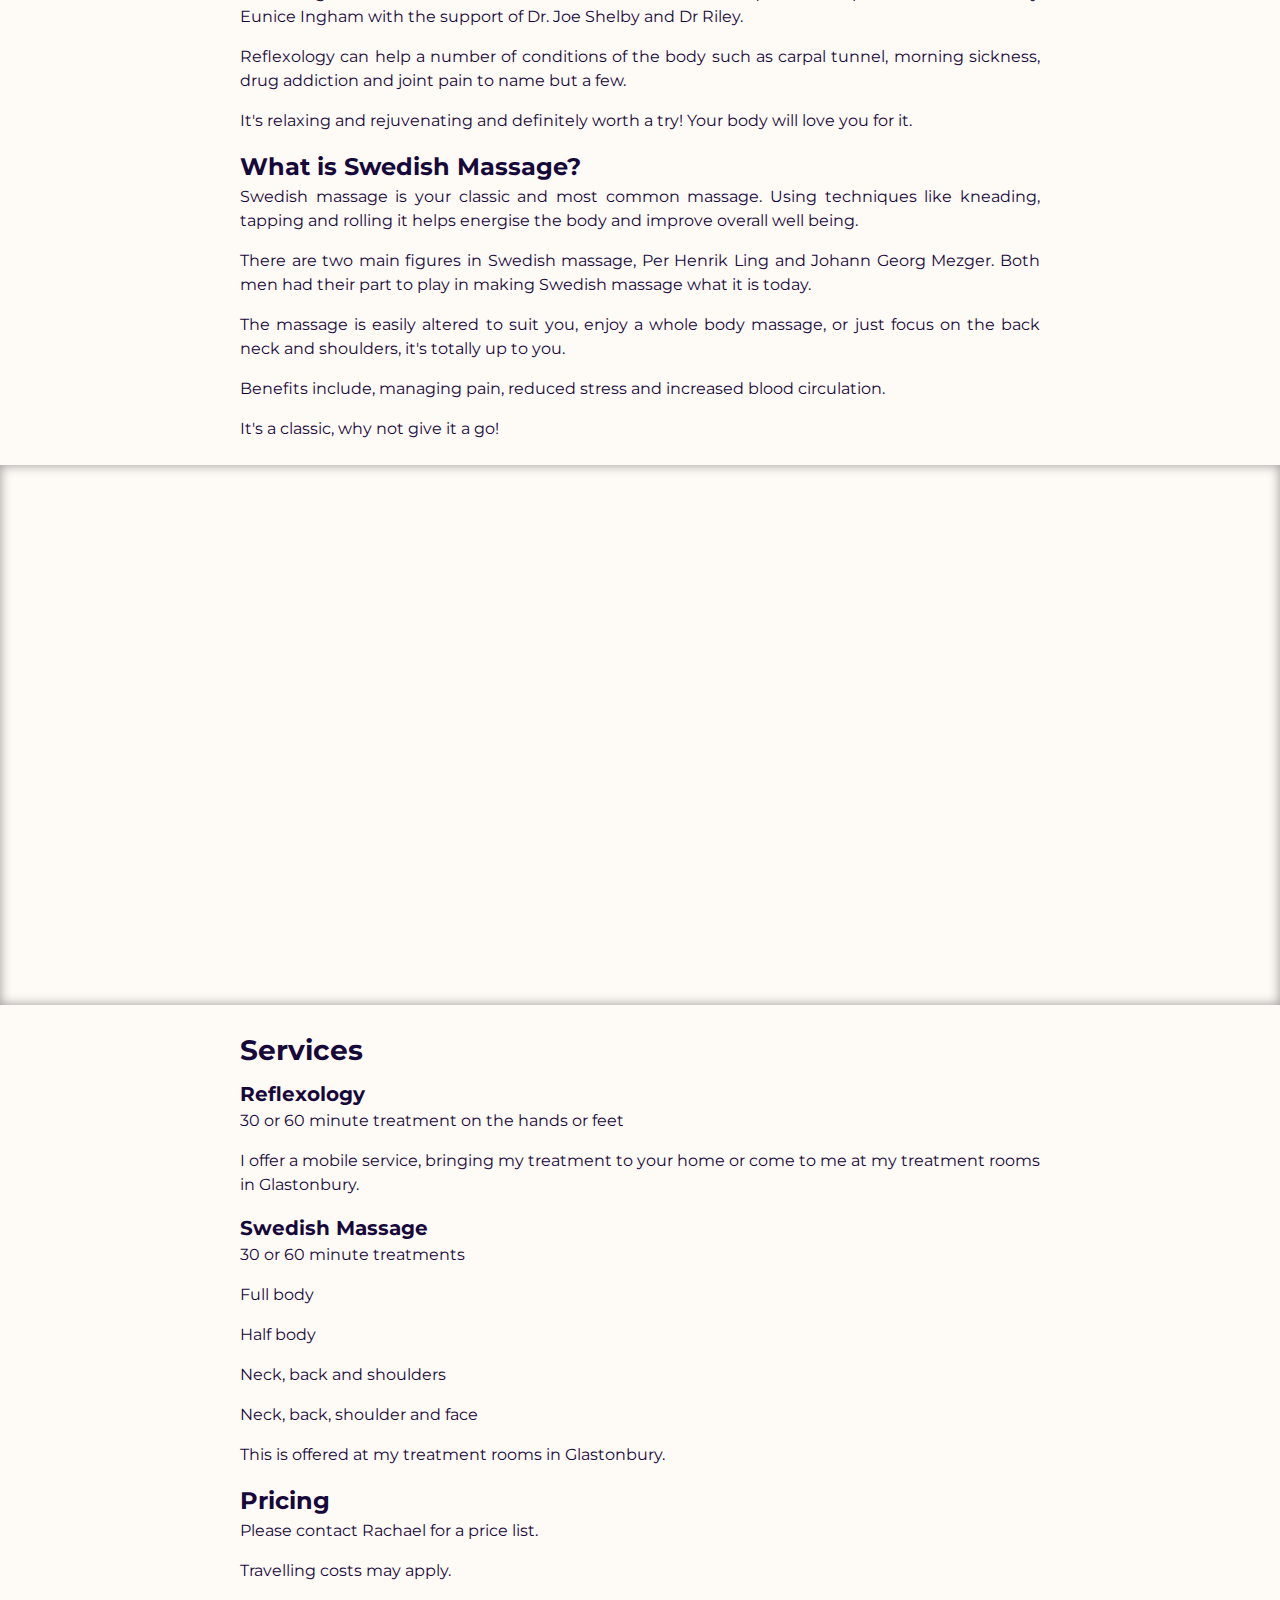
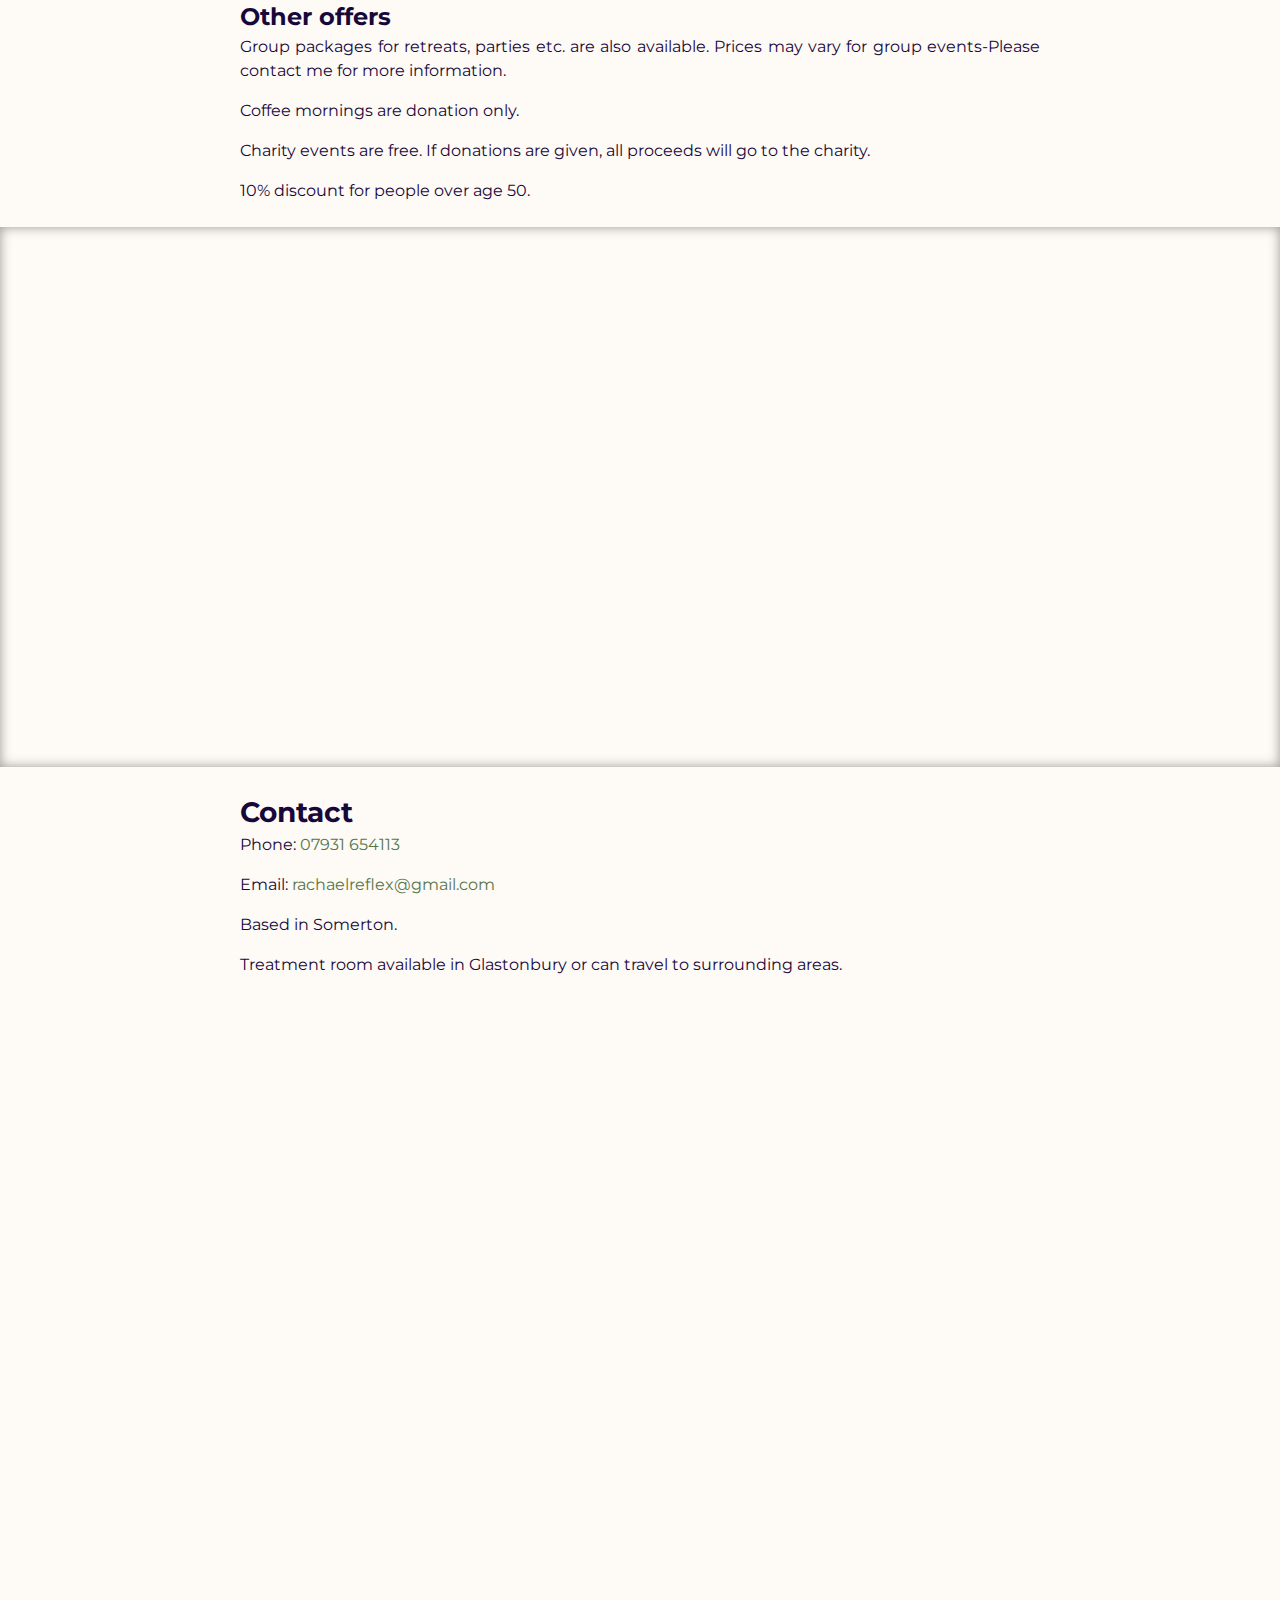
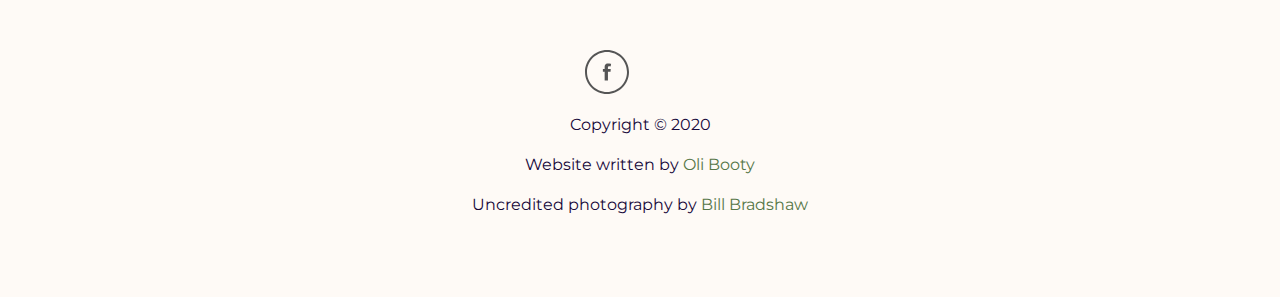
==== commit de6103ff: "Update index.html" ====
--- a/index.html
+++ b/index.html
@@ -205,20 +205,9 @@
 
                     <h3>Pricing</h3>
 
-                    <p>One-to-one Treatments:</p>
-
-                    <h4>Reflexology</h4>
-
-                    <p>30 minutes £13</p>
-                    <p>60 minutes £25</p>
-
-                    <h4>Swedish</h4>
-
-                    <p>30 minutes £20</p>
-                    <p>60 minutes £40</p>
+                    <p>Please contact Rachael for a price list.</p>
 
                     <p>Travelling costs may apply.</p>
-                    <p>10% discount for people over age 50.</p>
 
                     <h3>Other offers</h3>
 
@@ -226,11 +215,15 @@
                         Group packages for retreats, parties etc. are also available. Prices may
                         vary for group events-Please contact me for more information.
                     </p>
+
                     <p>Coffee mornings are donation only.</p>
+
                     <p>
                         Charity events are free. If donations are given, all proceeds will go to the
                         charity.
                     </p>
+
+                    <p>10% discount for people over age 50.</p>
                 </section>
 
                 <div class="hero hero--feet"></div>
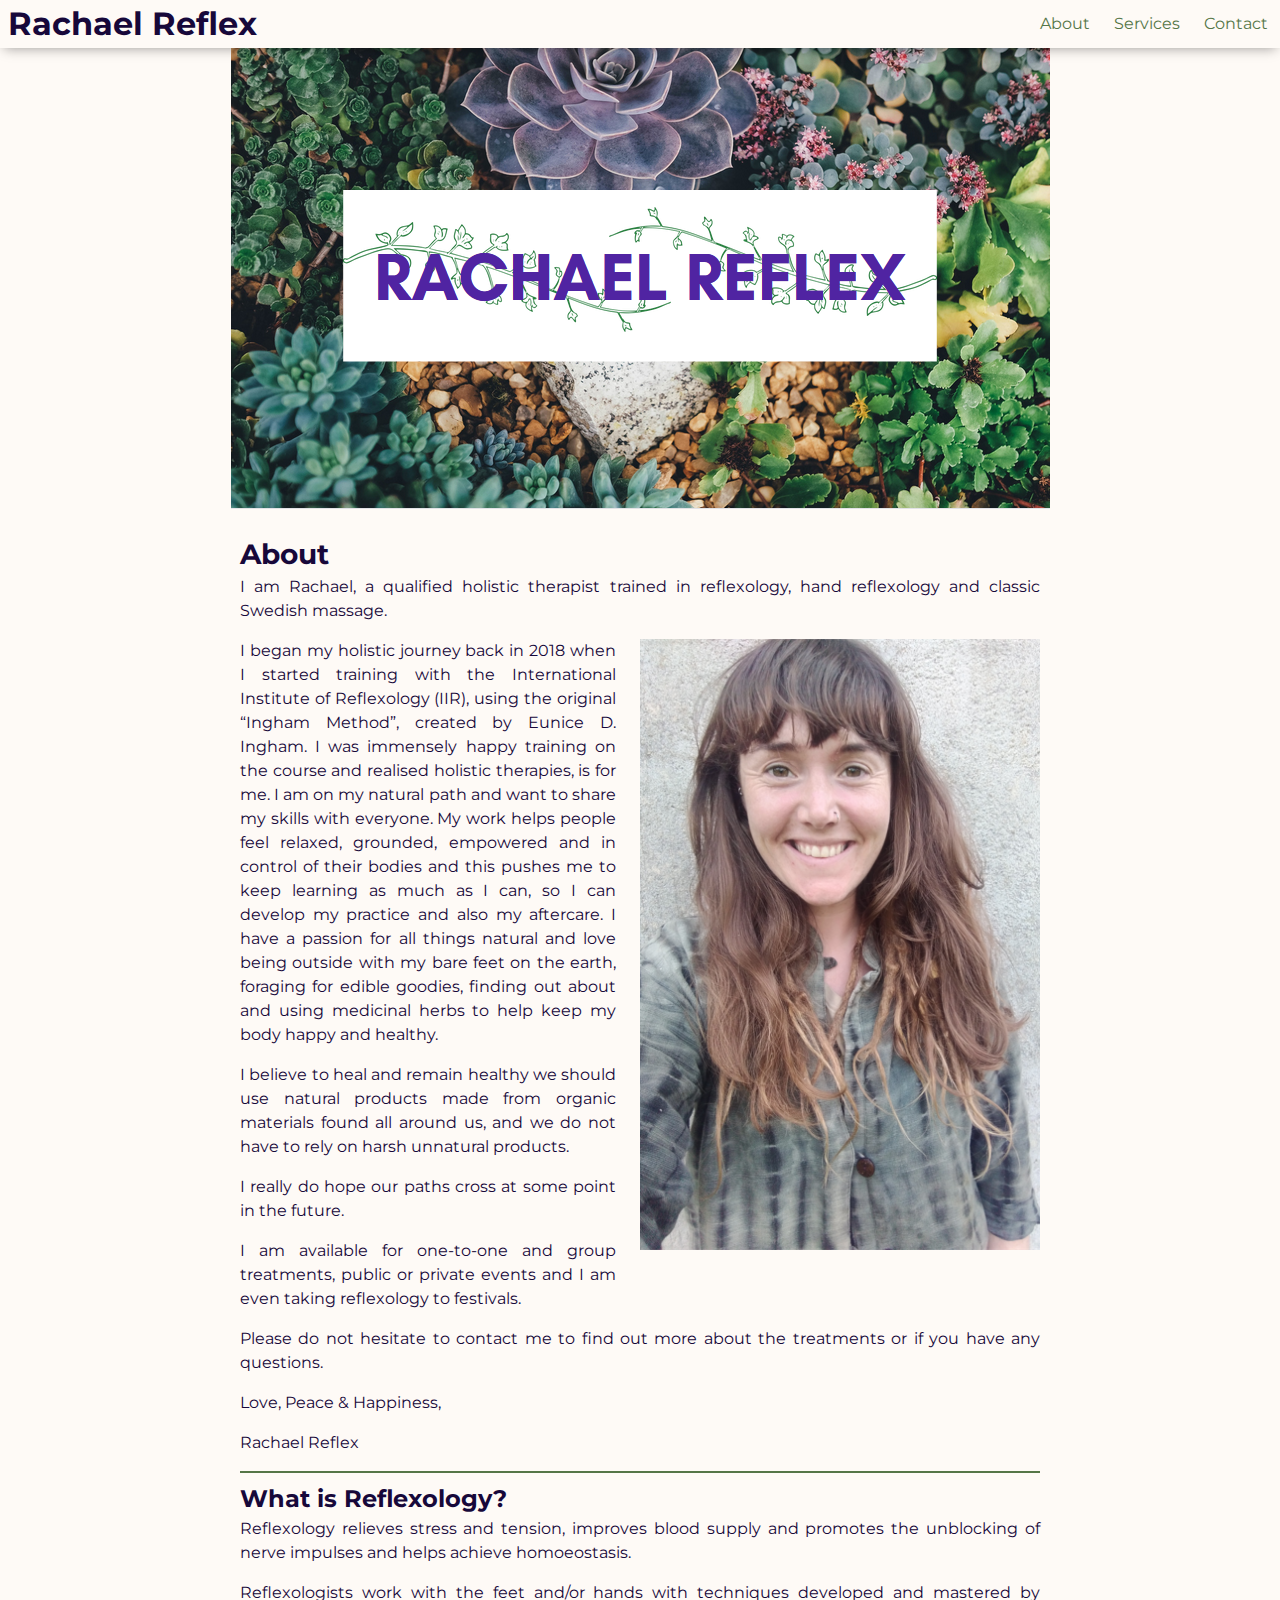
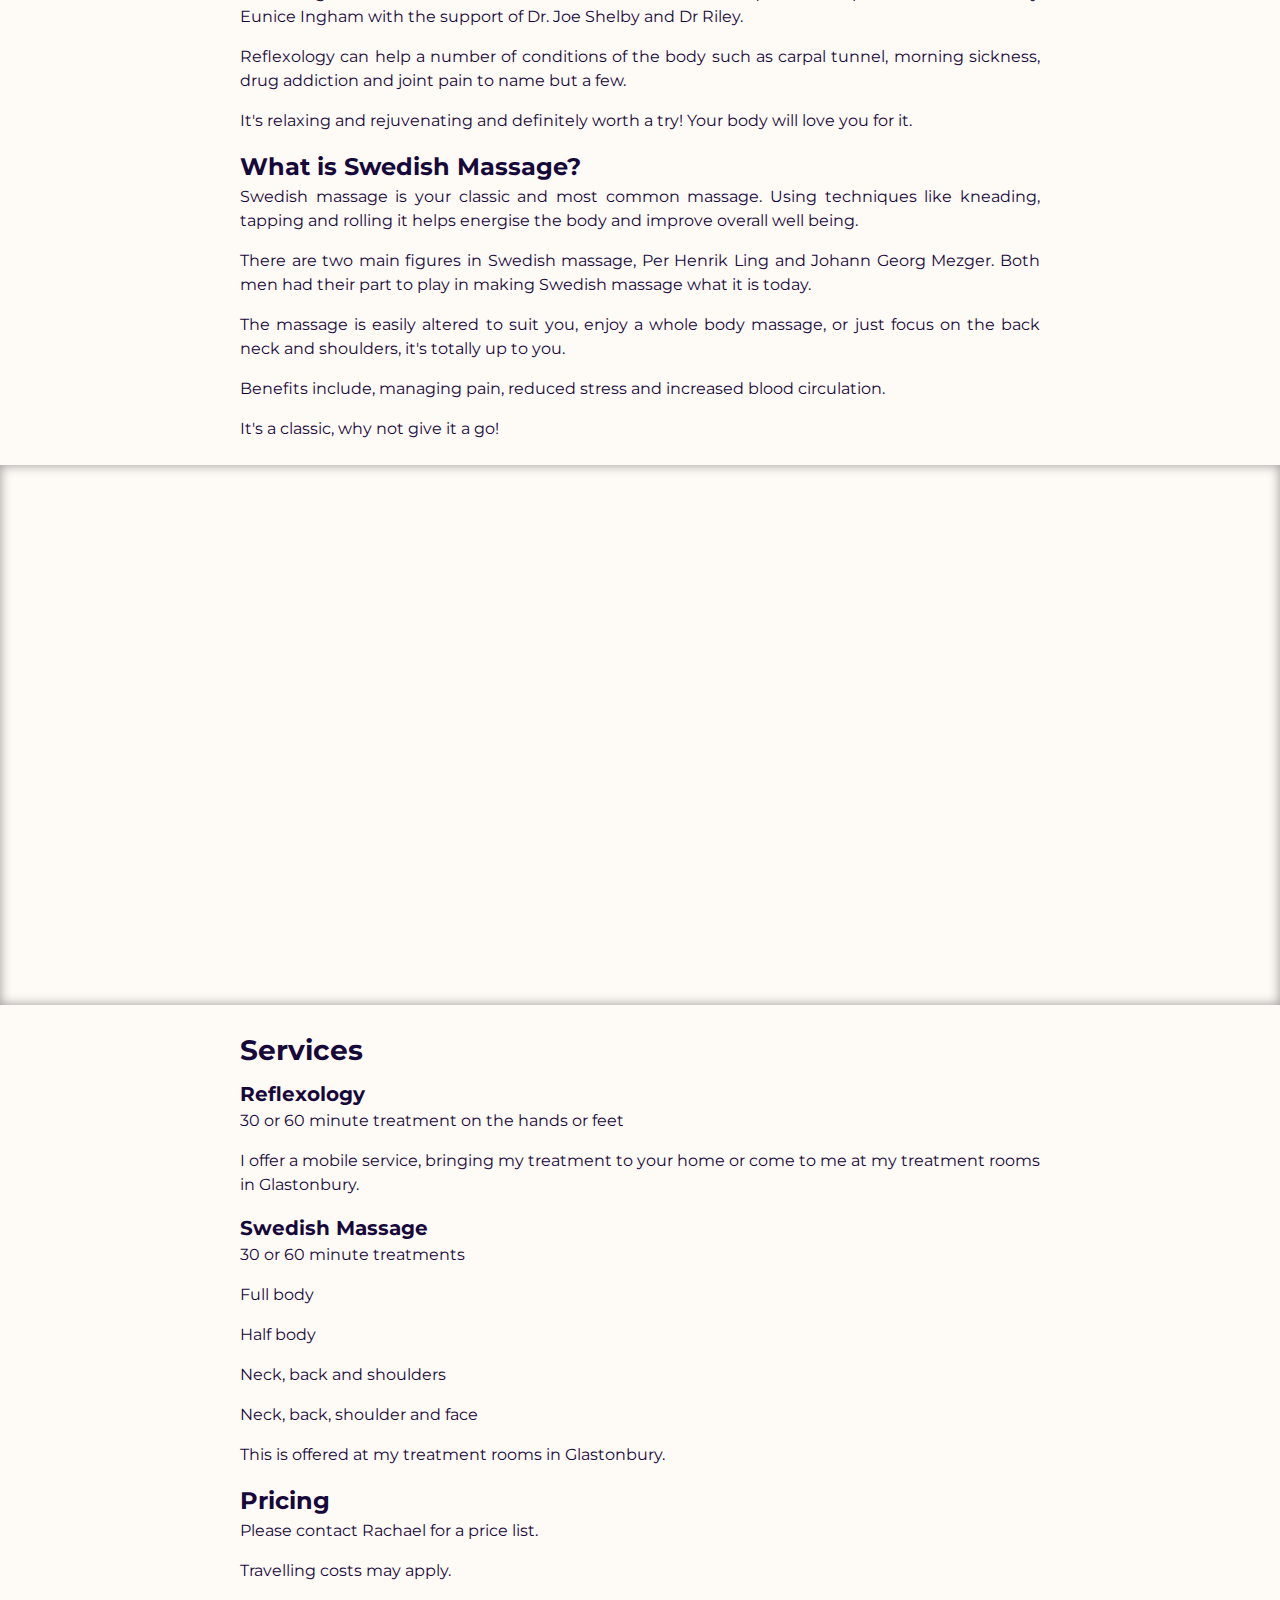
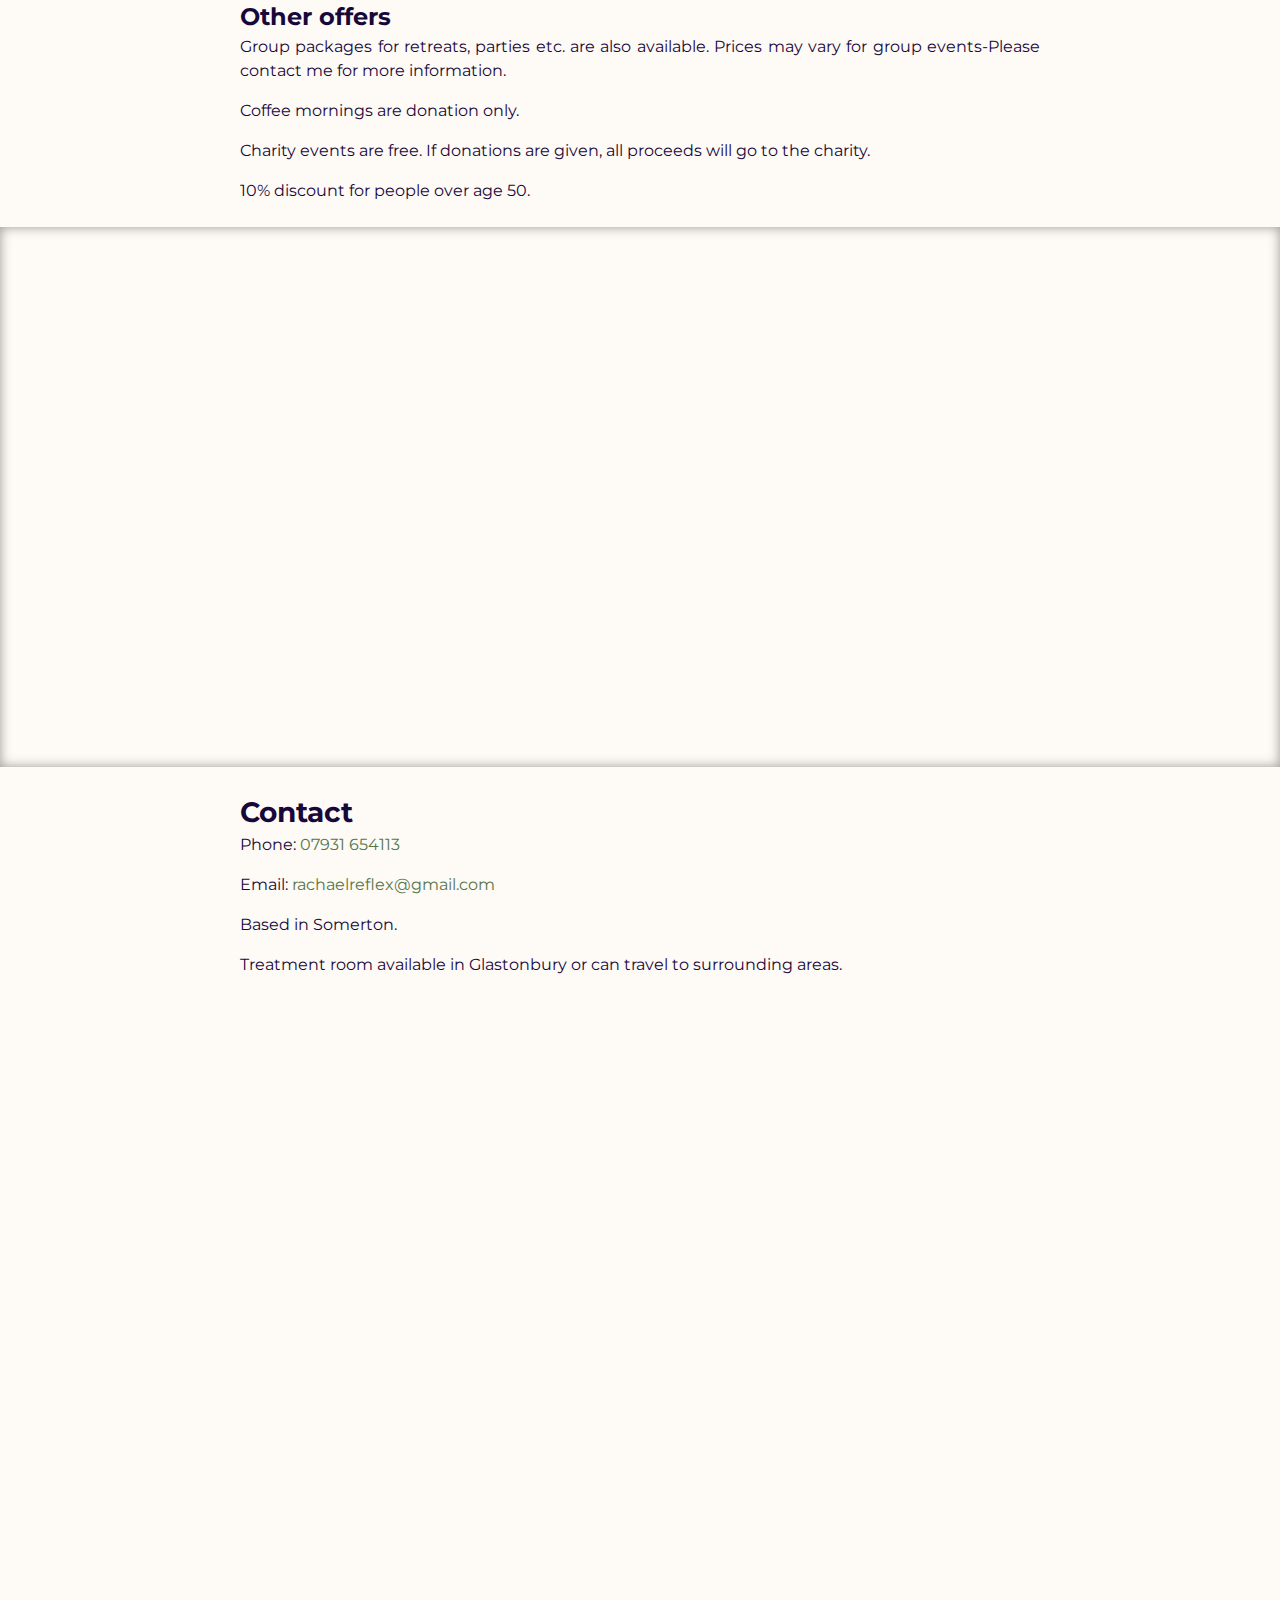
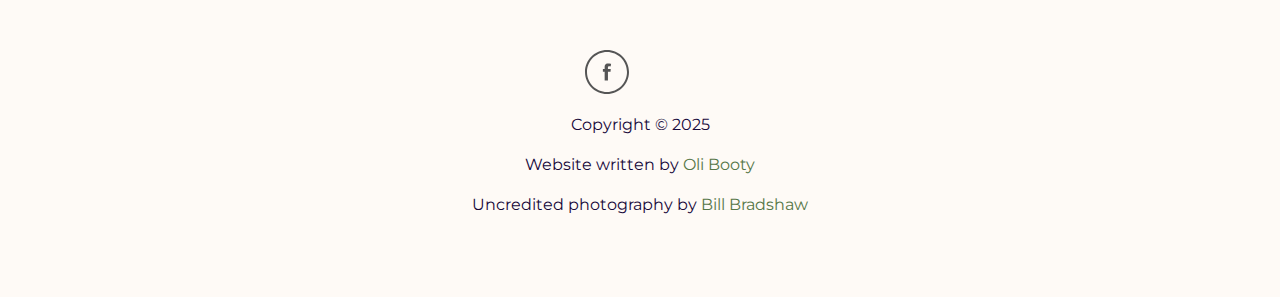
==== commit 6cc929cf: "Update index.html" ====
--- a/index.html
+++ b/index.html
@@ -288,12 +288,12 @@
                     </a>
                 </div>
 
-                <p>Copyright &copy; 2020</p>
+                <p>Copyright &copy; 2025</p>
 
                 <p>
                     Website written by
                     <a
-                        href="https://www.linkedin.com/in/oliver-booty/"
+                        href="https://olibooty.github.io/portfolio/"
                         target="_blank"
                         rel="noopener noreferrer"
                     >
